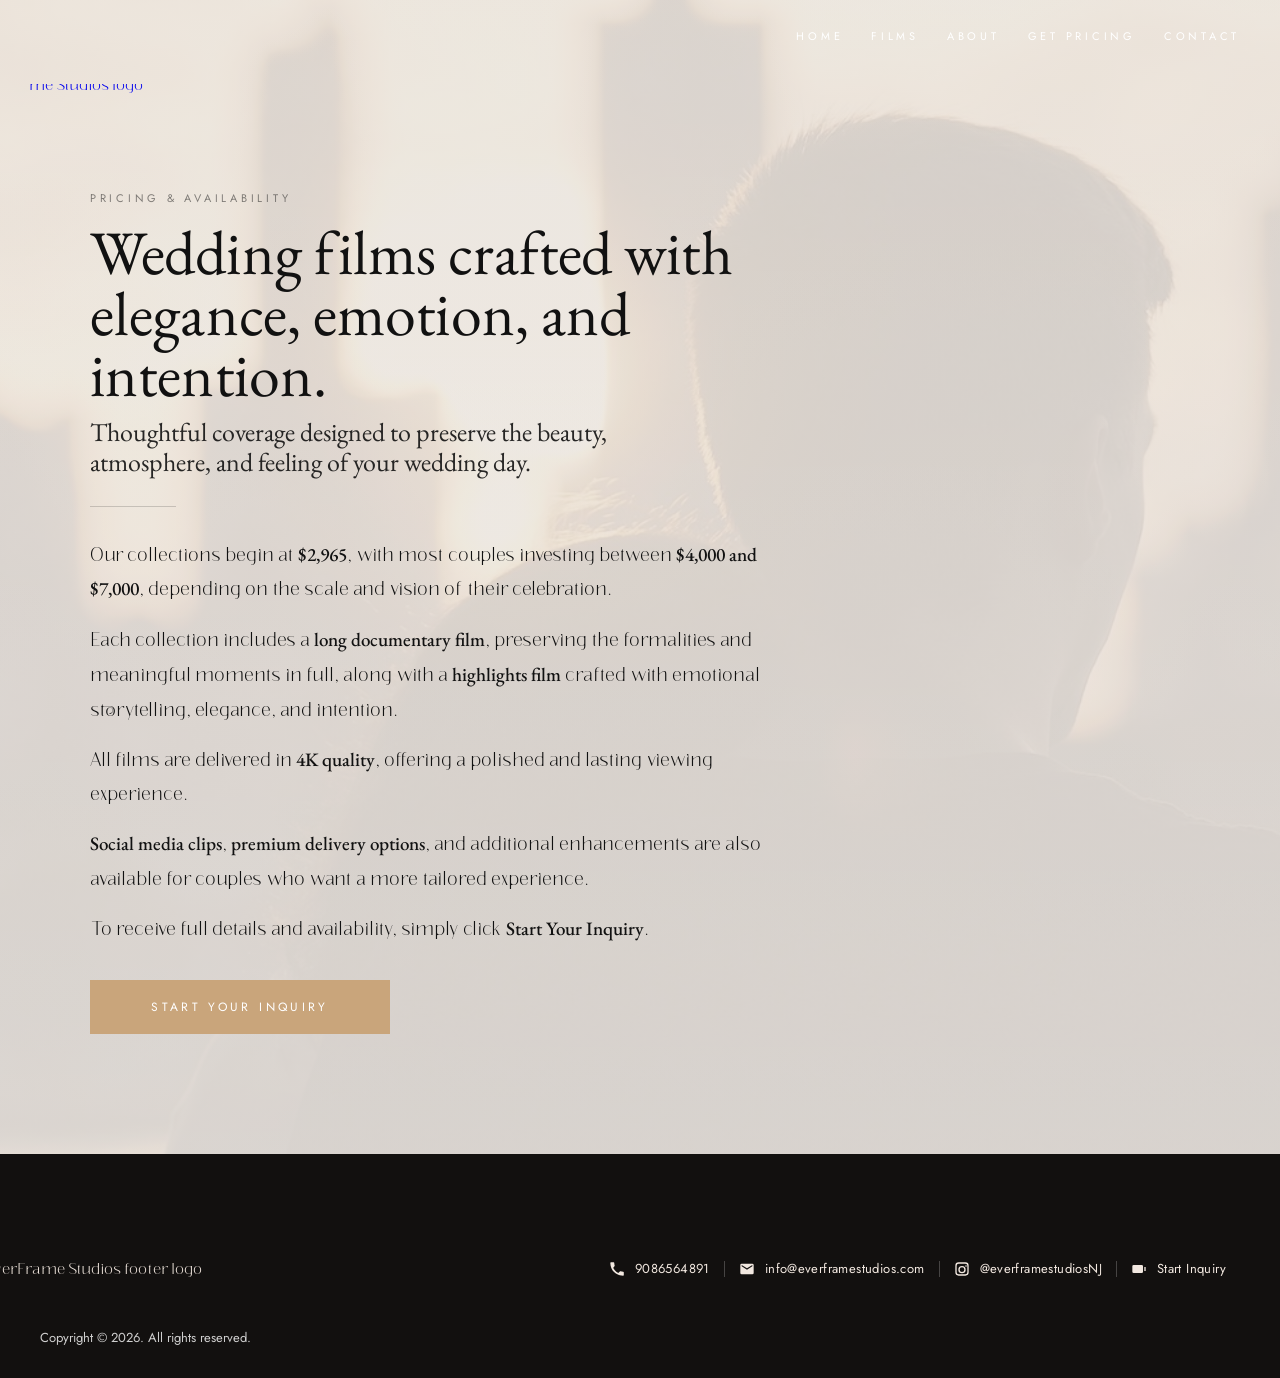
==== getpricing.html @ ef0bc7da "V inicial" ====
<!DOCTYPE html>
<html lang="en">

<head>
<meta charset="UTF-8">
<meta name="viewport" content="width=device-width, initial-scale=1.0">
<title>Wedding Videography Pricing | EverFrame Studios</title>
<meta name="description" content="Wedding videography pricing by EverFrame Studios. Elegant, emotional films crafted to preserve your wedding day with beauty and intention.">
<link rel="icon" type="image/png" href="FAvicon&#32;BOM&#32;TRANSP.png">
<link rel="apple-touch-icon" href="FAvicon&#32;BOM&#32;TRANSP.png">
<meta name="theme-color" content="#111111">

<link rel="preconnect" href="https://fonts.googleapis.com">
<link rel="preconnect" href="https://fonts.gstatic.com" crossorigin>
<link href="https://fonts.googleapis.com/css2?family=EB+Garamond:wght@400;500&family=Jost:wght@300;400;500&display=swap" rel="stylesheet">

<style>

/* ============================= */
/* RESET */
/* ============================= */

*{
box-sizing:border-box;
}

html, body{
margin:0;
padding:0;
overflow-x:hidden;
scroll-behavior:smooth;
}

body{
background:#e7d8cf;
font-family:'Eleganto', sans-serif;
color:#111;
}

/* ============================= */
/* FONT */
/* ============================= */

@font-face{
font-family:'Eleganto';
src:url('ElegantoSans-Thin.ttf') format('truetype');
font-weight:100;
font-style:normal;
font-display:swap;
}

/* ============================= */
/* GLOBAL */
/* ============================= */

:root{
--gold:#b8955f;
--ink:#111;
--footer:#12100f;
--brand-top-mobile:18px;
--brand-left-mobile:50%;
}

.gold{
color:var(--gold);
}

/* ============================= */
/* MENU / BRAND */
/* ============================= */

.menu{
position:absolute;
top:0;
left:0;
width:100%;
padding:28px 40px 0 40px;
z-index:30;
display:flex;
justify-content:flex-end;
align-items:flex-start;
pointer-events:none;
}

.brand-layer{
position:absolute;
top:22px;
left:28px;
width:260px;
height:140px;
z-index:35;
pointer-events:auto;
overflow:hidden;
}

.brand-link{
display:block;
position:relative;
width:100%;
height:100%;
line-height:0;
overflow:hidden;
}

.brand-logo{
position:absolute;
top:50%;
left:50%;
width:400px;
height:auto;
max-width:none;
transform:translate(-50%,-50%);
display:block;
}

.desktop-nav{
display:flex;
align-items:center;
gap:28px;
pointer-events:auto;
}

.desktop-nav a{
color:white;
text-decoration:none;
font-family:'Jost', sans-serif;
font-size:11px;
font-weight:400;
letter-spacing:.34em;
white-space:nowrap;
text-transform:uppercase;
}

.desktop-nav a:hover{
opacity:.82;
}

.menu-toggle{
display:none;
position:absolute;
top:20px;
right:18px;
width:48px;
height:48px;
border:none;
background:transparent;
padding:0;
margin:0;
z-index:40;
cursor:pointer;
pointer-events:auto;
}

.menu-toggle span{
display:block;
width:22px;
height:1.5px;
background:white;
margin:5px auto;
transition:transform .35s ease, opacity .35s ease;
transform-origin:center;
}

.menu-toggle.active span:nth-child(1){
transform:translateY(6.5px) rotate(45deg);
}

.menu-toggle.active span:nth-child(2){
opacity:0;
}

.menu-toggle.active span:nth-child(3){
transform:translateY(-6.5px) rotate(-45deg);
}

.mobile-panel{
display:none;
position:fixed;
top:0;
right:0;
width:min(82vw, 320px);
height:100svh;
background:rgba(10,10,10,0.96);
backdrop-filter:blur(10px);
-webkit-backdrop-filter:blur(10px);
padding:90px 28px 28px 28px;
z-index:38;
transform:translateX(100%);
transition:transform .35s ease;
}

.mobile-panel.open{
transform:translateX(0);
}

.mobile-panel nav{
display:flex;
flex-direction:column;
gap:22px;
}

.mobile-panel a{
color:white;
text-decoration:none;
font-family:'Jost', sans-serif;
font-size:13px;
font-weight:400;
letter-spacing:.34em;
text-transform:uppercase;
}

.mobile-panel a:hover{
opacity:.82;
}

.mobile-backdrop{
display:none;
position:fixed;
inset:0;
background:rgba(0,0,0,0.28);
z-index:37;
opacity:0;
pointer-events:none;
transition:opacity .35s ease;
}

.mobile-backdrop.open{
opacity:1;
pointer-events:auto;
}

/* ============================= */
/* PRICING PAGE */
/* ============================= */

.pricing-page{
position:relative;
min-height:100vh;
background:
linear-gradient(rgba(232,225,219,0.88), rgba(232,225,219,0.88)),
url('hero-pricing.jpg') center center / cover no-repeat;
}

.pricing-page::before{
content:"";
position:absolute;
inset:0;
background:
linear-gradient(to bottom, rgba(255,255,255,0.10), rgba(255,255,255,0.20));
pointer-events:none;
}

.pricing-wrap{
position:relative;
z-index:2;
max-width:1200px;
margin:0 auto;
padding:190px 50px 120px 50px;
display:flex;
justify-content:flex-start;
align-items:flex-start;
}

.pricing-panel{
max-width:690px;
text-align:left;
}

.pricing-kicker{
margin:0 0 16px 0;
font-family:'Jost', sans-serif;
font-size:11px;
font-weight:400;
letter-spacing:.34em;
text-transform:uppercase;
color:rgba(17,17,17,0.50);
}

.pricing-title{
margin:0;
font-family:'EB Garamond', serif;
font-size:62px;
font-weight:400;
line-height:.98;
letter-spacing:.1px;
color:#111;
max-width:650px;
}

.pricing-subtitle{
margin:14px 0 0 0;
font-family:'EB Garamond', serif;
font-size:26px;
font-weight:400;
line-height:1.14;
color:rgba(17,17,17,0.90);
max-width:560px;
}

.pricing-divider{
width:86px;
height:1px;
margin:28px 0 30px 0;
background:rgba(17,17,17,0.18);
}

.pricing-copy{
max-width:680px;
font-family:'Eleganto', sans-serif;
font-size:19px;
line-height:1.78;
color:#111;
}

.pricing-copy p{
margin:0 0 16px 0;
}

.pricing-copy strong{
font-family:'EB Garamond', serif;
font-weight:500;
}

.pricing-button-wrap{
margin-top:34px;
display:flex;
justify-content:flex-start;
}

.pricing-button{
display:inline-flex;
align-items:center;
justify-content:center;
min-width:300px;
padding:18px 26px;
background:#c9a57b;
color:white;
text-decoration:none;
font-family:'Jost', sans-serif;
font-size:12px;
font-weight:400;
letter-spacing:.28em;
text-transform:uppercase;
transition:opacity .25s ease, transform .25s ease, background .25s ease;
}

.pricing-button:hover{
opacity:.92;
transform:translateY(-1px);
background:#b9956a;
}

/* ============================= */
/* HONEYBOOK CONTACT MODAL */
/* ============================= */

.contact-modal{
display:none;
position:fixed;
inset:0;
z-index:99999;
background:rgba(8,8,8,0.62);
backdrop-filter:blur(10px);
-webkit-backdrop-filter:blur(10px);
align-items:center;
justify-content:center;
padding:34px;
}

.contact-modal.open{
display:flex;
}

.contact-modal__panel{
position:relative;
width:min(92vw, 980px);
height:min(88vh, 860px);
background:#f3e9e1;
border-radius:18px;
overflow:hidden;
box-shadow:0 34px 90px rgba(0,0,0,0.22);
border:1px solid rgba(255,255,255,0.18);
display:flex;
flex-direction:column;
}

.contact-modal__close{
appearance:none;
border:none;
background:transparent;
color:#111;
font-size:24px;
line-height:1;
cursor:pointer;
padding:0;
margin:0;
}

.contact-modal__close--minimal{
position:absolute;
top:14px;
right:16px;
z-index:20;
width:32px;
height:32px;
display:flex;
align-items:center;
justify-content:center;
background:rgba(255,255,255,0.72);
border:1px solid rgba(17,17,17,0.06);
border-radius:50%;
box-shadow:0 6px 16px rgba(0,0,0,0.08);
backdrop-filter:blur(6px);
-webkit-backdrop-filter:blur(6px);
transition:background .25s ease, transform .25s ease, opacity .25s ease, box-shadow .25s ease;
}

.contact-modal__close--minimal:hover{
background:rgba(255,255,255,0.94);
transform:scale(1.04);
opacity:1;
box-shadow:0 10px 22px rgba(0,0,0,0.10);
}

.contact-modal__body{
position:relative;
flex:1;
overflow:auto;
padding:0;
background:#efe4dc;
}

.contact-modal__embed{
width:100%;
min-height:100%;
}

/* ============================= */
/* FOOTER */
/* ============================= */

.site-footer{
background:#12100f;
color:#f2e8e0;
padding:30px 40px 24px 40px;
}

.footer-inner{
max-width:1600px;
margin:0 auto;
display:flex;
align-items:center;
justify-content:space-between;
gap:40px;
min-height:170px;
}

.footer-left{
position:relative;
width:260px;
min-width:260px;
height:170px;
flex-shrink:0;
overflow:visible;
}

.footer-logo{
position:absolute;
top:50%;
left:50%;
width:400px;
height:auto;
max-width:none;
transform:translate(-50%,-58%);
display:block;
}

.footer-copy{
position:absolute;
left:0;
bottom:6px;
font-size:13px;
line-height:1.5;
color:rgba(255,255,255,0.8);
white-space:nowrap;
font-family:'Jost', sans-serif;
}

.footer-right{
display:flex;
flex-wrap:wrap;
align-items:center;
justify-content:flex-end;
gap:0;
row-gap:12px;
min-width:0;
}

.footer-item{
display:inline-flex;
align-items:center;
gap:10px;
padding:0 14px;
color:#f2e8e0;
text-decoration:none;
font-family:'Jost', sans-serif;
font-size:13px;
letter-spacing:.03em;
line-height:1;
white-space:nowrap;
border-left:1px solid rgba(255,255,255,0.22);
}

.footer-item:first-child{
border-left:none;
padding-left:0;
}

.footer-item:hover{
opacity:.78;
}

.footer-icon{
width:16px;
height:16px;
display:inline-flex;
align-items:center;
justify-content:center;
flex-shrink:0;
}

.footer-icon svg{
width:16px;
height:16px;
fill:currentColor;
display:block;
}

/* ============================= */
/* MOBILE */
/* ============================= */

@media(max-width:1000px){

.menu{
padding:0;
height:0;
justify-content:flex-end;
}

.brand-layer{
top:var(--brand-top-mobile);
left:var(--brand-left-mobile);
width:132px;
height:72px;
transform:translateX(-50%);
}

.brand-logo{
width:240px;
transform:translate(-50%,-50%);
}

.desktop-nav{
display:none;
}

.menu-toggle{
display:block;
}

.mobile-panel{
display:block;
}

.mobile-backdrop{
display:block;
}

.pricing-wrap{
padding:140px 18px 70px 18px;
display:block;
}

.pricing-panel{
max-width:100%;
text-align:center;
}

.pricing-kicker{
font-size:10px;
letter-spacing:.24em;
}

.pricing-title{
font-size:40px;
line-height:1;
max-width:320px;
margin:0 auto;
}

.pricing-subtitle{
font-size:20px;
line-height:1.14;
margin:10px auto 0 auto;
max-width:300px;
}

.pricing-divider{
margin:22px auto 22px auto;
width:62px;
}

.pricing-copy{
margin:0 auto;
font-size:16px;
line-height:1.65;
max-width:330px;
}

.pricing-button-wrap{
margin-top:26px;
justify-content:center;
}

.pricing-button{
min-width:100%;
padding:17px 18px;
font-size:11px;
letter-spacing:.22em;
}

.contact-modal{
padding:0;
}

.contact-modal__panel{
width:100vw;
height:100svh;
max-width:none;
max-height:none;
border-radius:0;
}

.contact-modal__body{
padding:0;
}

.contact-modal__close--minimal{
top:12px;
right:12px;
width:32px;
height:32px;
font-size:22px;
}

.site-footer{
padding:24px 18px 30px 18px;
}

.footer-inner{
flex-direction:column;
align-items:stretch;
gap:18px;
min-height:auto;
}

.footer-left{
position:relative;
width:100%;
min-width:0;
height:74px;
overflow:visible;
display:flex;
align-items:center;
justify-content:space-between;
}

.footer-logo{
position:relative;
top:auto;
left:auto;
width:170px;
height:auto;
max-width:170px;
transform:none;
display:block;
}

.footer-copy{
position:relative;
left:auto;
bottom:auto;
font-size:12px;
line-height:1.35;
white-space:normal;
text-align:right;
max-width:150px;
}

.footer-right{
justify-content:center;
}

.footer-item{
padding:0 10px;
font-size:12px;
}

.footer-item:nth-child(odd){
border-left:none;
padding-left:0;
}

}

</style>
</head>

<body>

<header class="menu">

<div class="brand-layer">
<a href="index.html" class="brand-link" aria-label="EverFrame Studios home">
<img
class="brand-logo"
src="Logo&#32;EF&#32;Dourado&#32;branco.png@v=3"
alt="EverFrame Studios logo">
</a>
</div>

<nav class="desktop-nav" aria-label="Primary navigation">
<a href="index.html">Home</a>
<a href="index.html#films">Films</a>
<a href="index.html#about-us">About</a>
<a href="getpricing.html">Get Pricing</a>
<a href="getpricing.html#" onclick="openContactModal(); return false;">Contact</a>
</nav>

<button class="menu-toggle" type="button" aria-label="Open menu" aria-expanded="false" aria-controls="mobileMenu">
<span></span>
<span></span>
<span></span>
</button>

</header>

<div class="mobile-backdrop" id="mobileBackdrop"></div>

<aside class="mobile-panel" id="mobileMenu" aria-hidden="true">
<nav aria-label="Mobile navigation">
<a href="index.html">Home</a>
<a href="index.html#films">Films</a>
<a href="index.html#about-us">About</a>
<a href="getpricing.html">Get Pricing</a>
<a href="getpricing.html#" onclick="openContactModal(); return false;">Contact</a>
</nav>
</aside>

<main class="pricing-page">
<section class="pricing-wrap">
<div class="pricing-panel">
<p class="pricing-kicker">Pricing & Availability</p>
<h1 class="pricing-title">Wedding films crafted with elegance, emotion, and intention.</h1>
<p class="pricing-subtitle">Thoughtful coverage designed to preserve the beauty, atmosphere, and feeling of your wedding day.</p>

<div class="pricing-divider"></div>

<div class="pricing-copy">
<p>Our collections begin at <strong>$2,965</strong>, with most couples investing between <strong>$4,000 and $7,000</strong>, depending on the scale and vision of their celebration.</p>

<p>Each collection includes a <strong>long documentary film</strong>, preserving the formalities and meaningful moments in full, along with a <strong>highlights film</strong> crafted with emotional storytelling, elegance, and intention.</p>

<p>All films are delivered in <strong>4K quality</strong>, offering a polished and lasting viewing experience.</p>

<p><strong>Social media clips</strong>, <strong>premium delivery options</strong>, and additional enhancements are also available for couples who want a more tailored experience.</p>

<p>To receive full details and availability, simply click <strong>Start Your Inquiry</strong>.</p>
</div>

<div class="pricing-button-wrap">
<a href="getpricing.html#" class="pricing-button" onclick="openContactModal(); return false;">Start Your Inquiry</a>
</div>
</div>
</section>
</main>

<footer class="site-footer">

<div class="footer-inner">

<div class="footer-left">
<img
class="footer-logo"
src="Logo&#32;EF&#32;Dourado&#32;branco.png@v=3"
alt="EverFrame Studios footer logo"
loading="lazy"
decoding="async">
<div class="footer-copy">Copyright © 2026. All rights reserved.</div>
</div>

<div class="footer-right">

<a class="footer-item" href="tel:9086564891">
<span class="footer-icon">
<svg viewBox="0 0 24 24" aria-hidden="true">
<path d="M6.6 10.8c1.6 3.1 4.2 5.6 7.3 7.3l2.4-2.4c.3-.3.7-.4 1.1-.3 1.2.4 2.5.6 3.8.6.6 0 1 .4 1 1V21c0 .6-.4 1-1 1C10.3 22 2 13.7 2 3c0-.6.4-1 1-1h3.9c.6 0 1 .4 1 1 0 1.3.2 2.6.6 3.8.1.4 0 .8-.3 1.1l-1.6 1.9z"/>
</svg>
</span>
9086564891
</a>

<a class="footer-item" href="mailto:info@everframestudios.com">
<span class="footer-icon">
<svg viewBox="0 0 24 24" aria-hidden="true">
<path d="M20 4H4a2 2 0 0 0-2 2v12a2 2 0 0 0 2 2h16a2 2 0 0 0 2-2V6a2 2 0 0 0-2-2zm0 4-8 5L4 8V6l8 5 8-5v2z"/>
</svg>
</span>
info@everframestudios.com
</a>

<a class="footer-item" href="https://www.instagram.com/everframestudiosNJ" target="_blank" rel="noopener noreferrer">
<span class="footer-icon">
<svg viewBox="0 0 24 24" aria-hidden="true">
<path d="M7 2h10a5 5 0 0 1 5 5v10a5 5 0 0 1-5 5H7a5 5 0 0 1-5-5V7a5 5 0 0 1 5-5zm0 2A3 3 0 0 0 4 7v10a3 3 0 0 0 3 3h10a3 3 0 0 0 3-3V7a3 3 0 0 0-3-3H7zm5 3.5A5.5 5.5 0 1 1 6.5 13 5.5 5.5 0 0 1 12 7.5zm0 2A3.5 3.5 0 1 0 15.5 13 3.5 3.5 0 0 0 12 9.5zM18 6.3a1.2 1.2 0 1 1-1.2 1.2A1.2 1.2 0 0 1 18 6.3z"/>
</svg>
</span>
@everframestudiosNJ
</a>

<a class="footer-item" href="getpricing.html#" onclick="openContactModal(); return false;">
<span class="footer-icon">
<svg viewBox="0 0 24 24" aria-hidden="true">
<path d="M4 6h12a2 2 0 0 1 2 2v8a2 2 0 0 1-2 2H4a2 2 0 0 1-2-2V8a2 2 0 0 1 2-2zm16 3h2v6h-2z"/>
</svg>
</span>
Start Inquiry
</a>

</div>

</div>

</footer>

<div class="contact-modal" id="contactModal" aria-hidden="true" role="dialog" aria-modal="true" aria-label="Contact form">
  <div class="contact-modal__panel">
    <button class="contact-modal__close contact-modal__close--minimal" type="button" onclick="closeContactModal()" aria-label="Close contact form">✕</button>
    <div class="contact-modal__body">
      <div class="contact-modal__embed">
        <div class="hb-p-631fe8618fd5c2000857943f-2"></div>
        <img height="1" width="1" style="display:none" src="https://www.honeybook.com/p.png?pid=631fe8618fd5c2000857943f" alt="">
      </div>
    </div>
  </div>
</div>

<script>
(function(h,b,s,n,i,p,e,t){
  h._HB_ = h._HB_ || {};
  h._HB_.pid = i;
  t = b.createElement(s);
  t.type = "text/javascript";
  t.async = true;
  t.src = n;
  e = b.getElementsByTagName(s)[0];
  e.parentNode.insertBefore(t,e);
})(window,document,"script","https://widget.honeybook.com/assets_users_production/websiteplacements/placement-controller.min.js","631fe8618fd5c2000857943f");
</script>

<script>
(function(){

const menuToggle = document.querySelector('.menu-toggle');
const mobileMenu = document.getElementById('mobileMenu');
const mobileBackdrop = document.getElementById('mobileBackdrop');
const contactModal = document.getElementById('contactModal');

function openMobileMenu(){
if(!menuToggle || !mobileMenu || !mobileBackdrop) return;
menuToggle.classList.add('active');
menuToggle.setAttribute('aria-expanded', 'true');
mobileMenu.classList.add('open');
mobileMenu.setAttribute('aria-hidden', 'false');
mobileBackdrop.classList.add('open');
document.body.style.overflow = 'hidden';
}

function closeMobileMenu(){
if(!menuToggle || !mobileMenu || !mobileBackdrop) return;
menuToggle.classList.remove('active');
menuToggle.setAttribute('aria-expanded', 'false');
mobileMenu.classList.remove('open');
mobileMenu.setAttribute('aria-hidden', 'true');
mobileBackdrop.classList.remove('open');
document.body.style.overflow = contactModal && contactModal.classList.contains('open') ? 'hidden' : '';
}

window.openContactModal = function(){
if(!contactModal) return;
contactModal.classList.add('open');
contactModal.setAttribute('aria-hidden', 'false');
document.body.style.overflow = 'hidden';
};

window.closeContactModal = function(){
if(!contactModal) return;
contactModal.classList.remove('open');
contactModal.setAttribute('aria-hidden', 'true');
document.body.style.overflow = '';
};

if(menuToggle){
menuToggle.addEventListener('click', function(){
if(mobileMenu.classList.contains('open')){
closeMobileMenu();
}else{
openMobileMenu();
}
});
}

if(mobileBackdrop){
mobileBackdrop.addEventListener('click', function(){
closeMobileMenu();
});
}

document.querySelectorAll('.mobile-panel a').forEach(function(link){
link.addEventListener('click', function(){
closeMobileMenu();
});
});

if(contactModal){
contactModal.addEventListener('click', function(e){
if(e.target === contactModal){
closeContactModal();
}
});
}

document.addEventListener('keydown', function(e){
if(e.key === 'Escape'){
if(mobileMenu && mobileMenu.classList.contains('open')){
closeMobileMenu();
}
if(contactModal && contactModal.classList.contains('open')){
closeContactModal();
}
}
});

})();
</script>

</body>
</html>
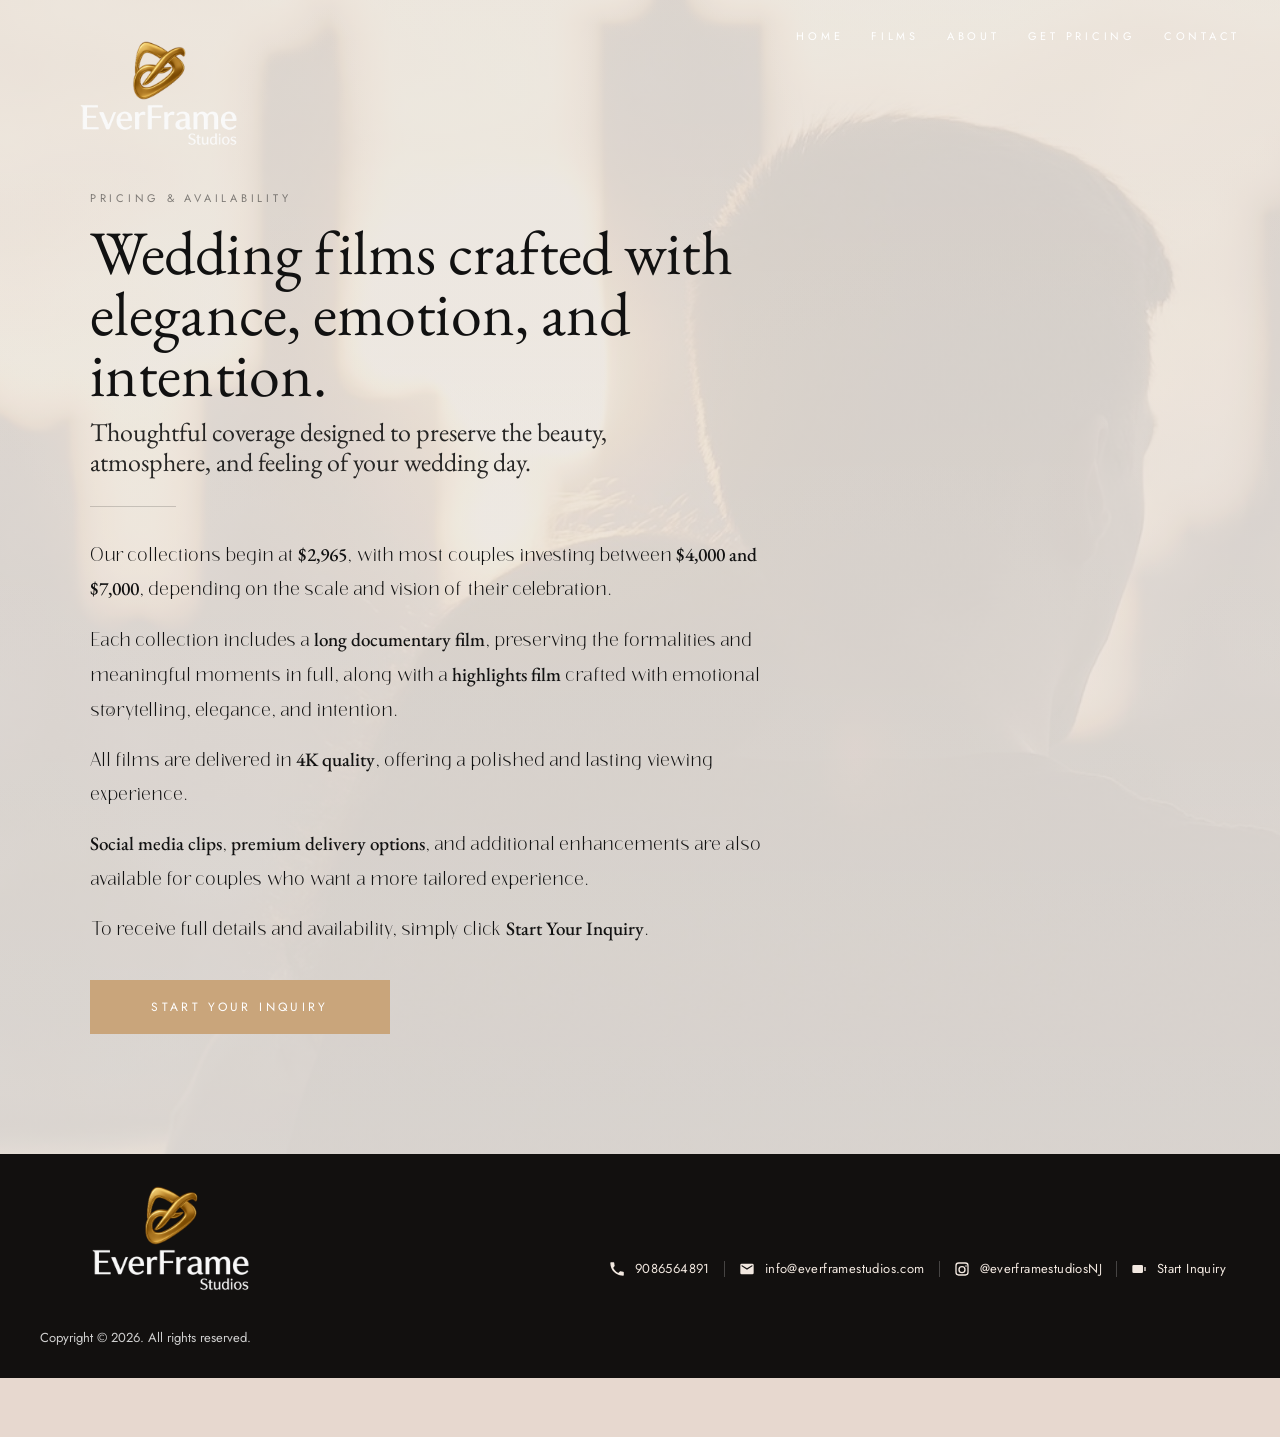
==== commit b442a658: "Ajustes" ====
--- a/getpricing.html
+++ b/getpricing.html
@@ -725,7 +725,7 @@
 <a href="index.html" class="brand-link" aria-label="EverFrame Studios home">
 <img
 class="brand-logo"
-src="Logo&#32;EF&#32;Dourado&#32;branco.png@v=3"
+src="Logo&#32;EF&#32;Dourado&#32;branco.png"
 alt="EverFrame Studios logo">
 </a>
 </div>
@@ -793,7 +793,7 @@
 <div class="footer-left">
 <img
 class="footer-logo"
-src="Logo&#32;EF&#32;Dourado&#32;branco.png@v=3"
+src="Logo&#32;EF&#32;Dourado&#32;branco.png"
 alt="EverFrame Studios footer logo"
 loading="lazy"
 decoding="async">
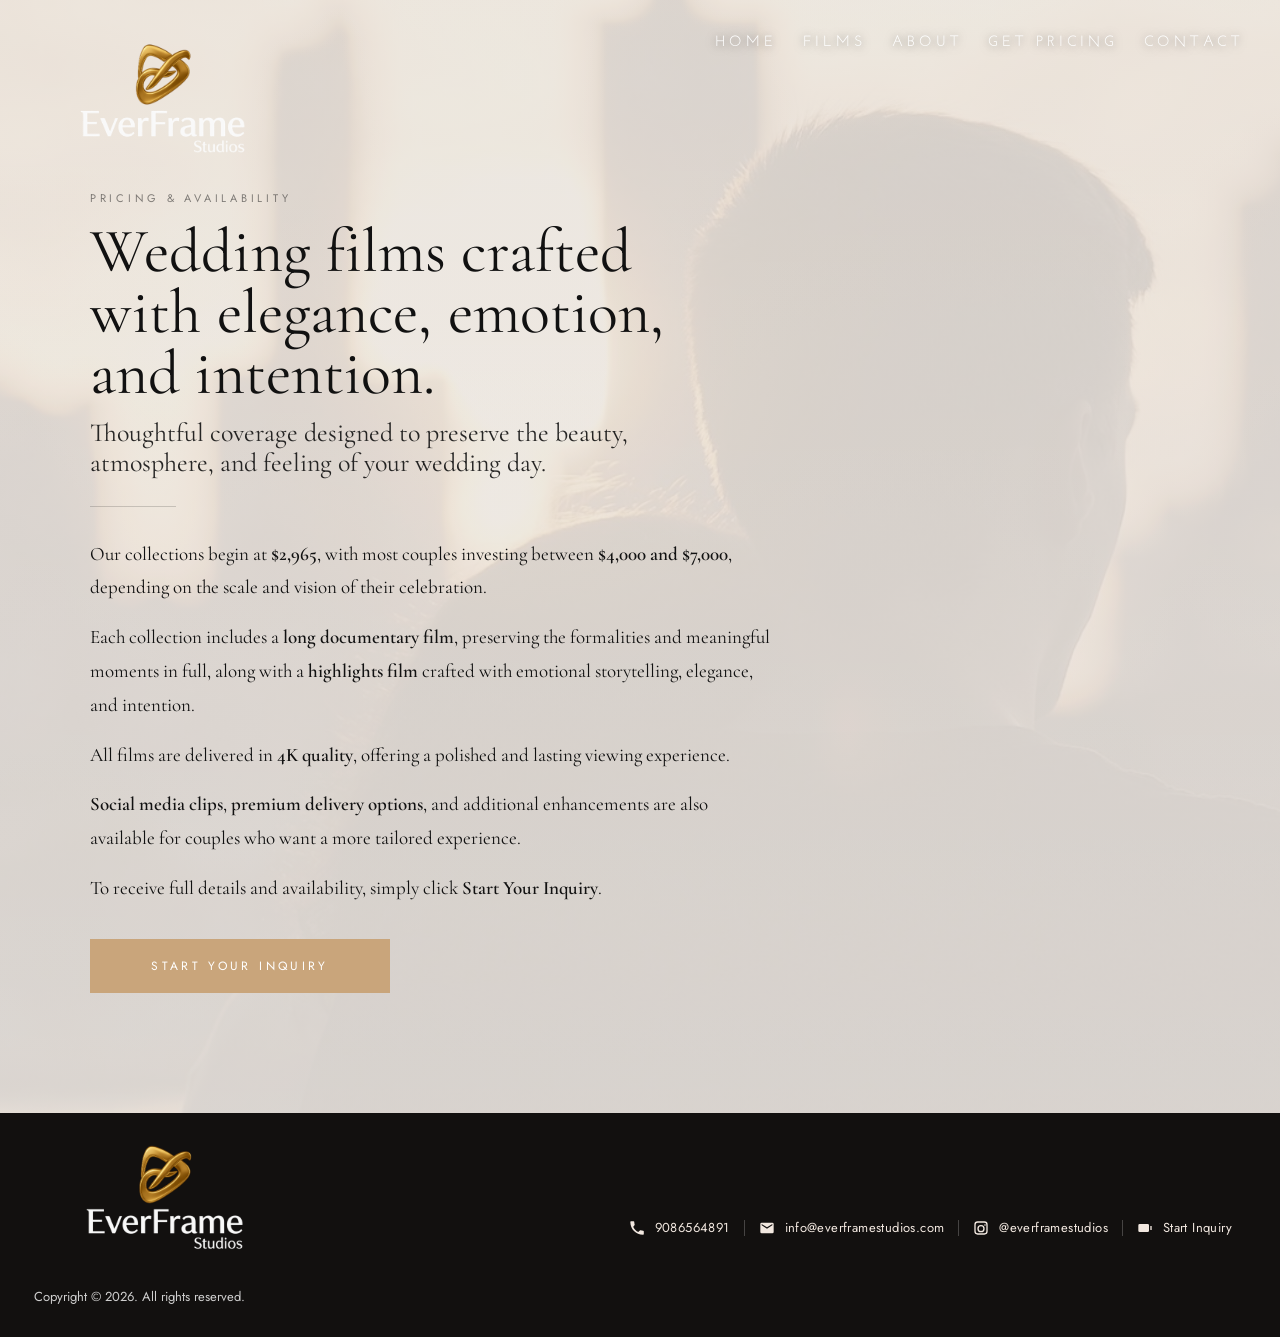
==== commit 58e02100: "refactor: align getpricing.html with index.html design system - Replace ~700 lines of inline CSS wit" ====
--- a/getpricing.html
+++ b/getpricing.html
@@ -12,222 +12,11 @@
 
 <link rel="preconnect" href="https://fonts.googleapis.com">
 <link rel="preconnect" href="https://fonts.gstatic.com" crossorigin>
-<link href="https://fonts.googleapis.com/css2?family=EB+Garamond:wght@400;500&family=Jost:wght@300;400;500&display=swap" rel="stylesheet">
+<link href="https://fonts.googleapis.com/css2?family=Cormorant+Garamond:wght@400;500;600&family=Jost:wght@300;400;500&display=swap" rel="stylesheet">
+
+<link rel="stylesheet" href="style.css">
 
 <style>
-
-/* ============================= */
-/* RESET */
-/* ============================= */
-
-*{
-box-sizing:border-box;
-}
-
-html, body{
-margin:0;
-padding:0;
-overflow-x:hidden;
-scroll-behavior:smooth;
-}
-
-body{
-background:#e7d8cf;
-font-family:'Eleganto', sans-serif;
-color:#111;
-}
-
-/* ============================= */
-/* FONT */
-/* ============================= */
-
-@font-face{
-font-family:'Eleganto';
-src:url('ElegantoSans-Thin.ttf') format('truetype');
-font-weight:100;
-font-style:normal;
-font-display:swap;
-}
-
-/* ============================= */
-/* GLOBAL */
-/* ============================= */
-
-:root{
---gold:#b8955f;
---ink:#111;
---footer:#12100f;
---brand-top-mobile:18px;
---brand-left-mobile:50%;
-}
-
-.gold{
-color:var(--gold);
-}
-
-/* ============================= */
-/* MENU / BRAND */
-/* ============================= */
-
-.menu{
-position:absolute;
-top:0;
-left:0;
-width:100%;
-padding:28px 40px 0 40px;
-z-index:30;
-display:flex;
-justify-content:flex-end;
-align-items:flex-start;
-pointer-events:none;
-}
-
-.brand-layer{
-position:absolute;
-top:22px;
-left:28px;
-width:260px;
-height:140px;
-z-index:35;
-pointer-events:auto;
-overflow:hidden;
-}
-
-.brand-link{
-display:block;
-position:relative;
-width:100%;
-height:100%;
-line-height:0;
-overflow:hidden;
-}
-
-.brand-logo{
-position:absolute;
-top:50%;
-left:50%;
-width:400px;
-height:auto;
-max-width:none;
-transform:translate(-50%,-50%);
-display:block;
-}
-
-.desktop-nav{
-display:flex;
-align-items:center;
-gap:28px;
-pointer-events:auto;
-}
-
-.desktop-nav a{
-color:white;
-text-decoration:none;
-font-family:'Jost', sans-serif;
-font-size:11px;
-font-weight:400;
-letter-spacing:.34em;
-white-space:nowrap;
-text-transform:uppercase;
-}
-
-.desktop-nav a:hover{
-opacity:.82;
-}
-
-.menu-toggle{
-display:none;
-position:absolute;
-top:20px;
-right:18px;
-width:48px;
-height:48px;
-border:none;
-background:transparent;
-padding:0;
-margin:0;
-z-index:40;
-cursor:pointer;
-pointer-events:auto;
-}
-
-.menu-toggle span{
-display:block;
-width:22px;
-height:1.5px;
-background:white;
-margin:5px auto;
-transition:transform .35s ease, opacity .35s ease;
-transform-origin:center;
-}
-
-.menu-toggle.active span:nth-child(1){
-transform:translateY(6.5px) rotate(45deg);
-}
-
-.menu-toggle.active span:nth-child(2){
-opacity:0;
-}
-
-.menu-toggle.active span:nth-child(3){
-transform:translateY(-6.5px) rotate(-45deg);
-}
-
-.mobile-panel{
-display:none;
-position:fixed;
-top:0;
-right:0;
-width:min(82vw, 320px);
-height:100svh;
-background:rgba(10,10,10,0.96);
-backdrop-filter:blur(10px);
--webkit-backdrop-filter:blur(10px);
-padding:90px 28px 28px 28px;
-z-index:38;
-transform:translateX(100%);
-transition:transform .35s ease;
-}
-
-.mobile-panel.open{
-transform:translateX(0);
-}
-
-.mobile-panel nav{
-display:flex;
-flex-direction:column;
-gap:22px;
-}
-
-.mobile-panel a{
-color:white;
-text-decoration:none;
-font-family:'Jost', sans-serif;
-font-size:13px;
-font-weight:400;
-letter-spacing:.34em;
-text-transform:uppercase;
-}
-
-.mobile-panel a:hover{
-opacity:.82;
-}
-
-.mobile-backdrop{
-display:none;
-position:fixed;
-inset:0;
-background:rgba(0,0,0,0.28);
-z-index:37;
-opacity:0;
-pointer-events:none;
-transition:opacity .35s ease;
-}
-
-.mobile-backdrop.open{
-opacity:1;
-pointer-events:auto;
-}
 
 /* ============================= */
 /* PRICING PAGE */
@@ -278,7 +67,7 @@
 
 .pricing-title{
 margin:0;
-font-family:'EB Garamond', serif;
+font-family:'Cormorant Garamond', serif;
 font-size:62px;
 font-weight:400;
 line-height:.98;
@@ -289,7 +78,7 @@
 
 .pricing-subtitle{
 margin:14px 0 0 0;
-font-family:'EB Garamond', serif;
+font-family:'Cormorant Garamond', serif;
 font-size:26px;
 font-weight:400;
 line-height:1.14;
@@ -306,7 +95,7 @@
 
 .pricing-copy{
 max-width:680px;
-font-family:'Eleganto', sans-serif;
+font-family:'Cormorant Garamond', serif;
 font-size:19px;
 line-height:1.78;
 color:#111;
@@ -317,8 +106,8 @@
 }
 
 .pricing-copy strong{
-font-family:'EB Garamond', serif;
-font-weight:500;
+font-family:'Cormorant Garamond', serif;
+font-weight:600;
 }
 
 .pricing-button-wrap{
@@ -350,232 +139,7 @@
 background:#b9956a;
 }
 
-/* ============================= */
-/* HONEYBOOK CONTACT MODAL */
-/* ============================= */
-
-.contact-modal{
-display:none;
-position:fixed;
-inset:0;
-z-index:99999;
-background:rgba(8,8,8,0.62);
-backdrop-filter:blur(10px);
--webkit-backdrop-filter:blur(10px);
-align-items:center;
-justify-content:center;
-padding:34px;
-}
-
-.contact-modal.open{
-display:flex;
-}
-
-.contact-modal__panel{
-position:relative;
-width:min(92vw, 980px);
-height:min(88vh, 860px);
-background:#f3e9e1;
-border-radius:18px;
-overflow:hidden;
-box-shadow:0 34px 90px rgba(0,0,0,0.22);
-border:1px solid rgba(255,255,255,0.18);
-display:flex;
-flex-direction:column;
-}
-
-.contact-modal__close{
-appearance:none;
-border:none;
-background:transparent;
-color:#111;
-font-size:24px;
-line-height:1;
-cursor:pointer;
-padding:0;
-margin:0;
-}
-
-.contact-modal__close--minimal{
-position:absolute;
-top:14px;
-right:16px;
-z-index:20;
-width:32px;
-height:32px;
-display:flex;
-align-items:center;
-justify-content:center;
-background:rgba(255,255,255,0.72);
-border:1px solid rgba(17,17,17,0.06);
-border-radius:50%;
-box-shadow:0 6px 16px rgba(0,0,0,0.08);
-backdrop-filter:blur(6px);
--webkit-backdrop-filter:blur(6px);
-transition:background .25s ease, transform .25s ease, opacity .25s ease, box-shadow .25s ease;
-}
-
-.contact-modal__close--minimal:hover{
-background:rgba(255,255,255,0.94);
-transform:scale(1.04);
-opacity:1;
-box-shadow:0 10px 22px rgba(0,0,0,0.10);
-}
-
-.contact-modal__body{
-position:relative;
-flex:1;
-overflow:auto;
-padding:0;
-background:#efe4dc;
-}
-
-.contact-modal__embed{
-width:100%;
-min-height:100%;
-}
-
-/* ============================= */
-/* FOOTER */
-/* ============================= */
-
-.site-footer{
-background:#12100f;
-color:#f2e8e0;
-padding:30px 40px 24px 40px;
-}
-
-.footer-inner{
-max-width:1600px;
-margin:0 auto;
-display:flex;
-align-items:center;
-justify-content:space-between;
-gap:40px;
-min-height:170px;
-}
-
-.footer-left{
-position:relative;
-width:260px;
-min-width:260px;
-height:170px;
-flex-shrink:0;
-overflow:visible;
-}
-
-.footer-logo{
-position:absolute;
-top:50%;
-left:50%;
-width:400px;
-height:auto;
-max-width:none;
-transform:translate(-50%,-58%);
-display:block;
-}
-
-.footer-copy{
-position:absolute;
-left:0;
-bottom:6px;
-font-size:13px;
-line-height:1.5;
-color:rgba(255,255,255,0.8);
-white-space:nowrap;
-font-family:'Jost', sans-serif;
-}
-
-.footer-right{
-display:flex;
-flex-wrap:wrap;
-align-items:center;
-justify-content:flex-end;
-gap:0;
-row-gap:12px;
-min-width:0;
-}
-
-.footer-item{
-display:inline-flex;
-align-items:center;
-gap:10px;
-padding:0 14px;
-color:#f2e8e0;
-text-decoration:none;
-font-family:'Jost', sans-serif;
-font-size:13px;
-letter-spacing:.03em;
-line-height:1;
-white-space:nowrap;
-border-left:1px solid rgba(255,255,255,0.22);
-}
-
-.footer-item:first-child{
-border-left:none;
-padding-left:0;
-}
-
-.footer-item:hover{
-opacity:.78;
-}
-
-.footer-icon{
-width:16px;
-height:16px;
-display:inline-flex;
-align-items:center;
-justify-content:center;
-flex-shrink:0;
-}
-
-.footer-icon svg{
-width:16px;
-height:16px;
-fill:currentColor;
-display:block;
-}
-
-/* ============================= */
-/* MOBILE */
-/* ============================= */
-
 @media(max-width:1000px){
-
-.menu{
-padding:0;
-height:0;
-justify-content:flex-end;
-}
-
-.brand-layer{
-top:var(--brand-top-mobile);
-left:var(--brand-left-mobile);
-width:132px;
-height:72px;
-transform:translateX(-50%);
-}
-
-.brand-logo{
-width:240px;
-transform:translate(-50%,-50%);
-}
-
-.desktop-nav{
-display:none;
-}
-
-.menu-toggle{
-display:block;
-}
-
-.mobile-panel{
-display:block;
-}
-
-.mobile-backdrop{
-display:block;
-}
 
 .pricing-wrap{
 padding:140px 18px 70px 18px;
@@ -630,88 +194,6 @@
 letter-spacing:.22em;
 }
 
-.contact-modal{
-padding:0;
-}
-
-.contact-modal__panel{
-width:100vw;
-height:100svh;
-max-width:none;
-max-height:none;
-border-radius:0;
-}
-
-.contact-modal__body{
-padding:0;
-}
-
-.contact-modal__close--minimal{
-top:12px;
-right:12px;
-width:32px;
-height:32px;
-font-size:22px;
-}
-
-.site-footer{
-padding:24px 18px 30px 18px;
-}
-
-.footer-inner{
-flex-direction:column;
-align-items:stretch;
-gap:18px;
-min-height:auto;
-}
-
-.footer-left{
-position:relative;
-width:100%;
-min-width:0;
-height:74px;
-overflow:visible;
-display:flex;
-align-items:center;
-justify-content:space-between;
-}
-
-.footer-logo{
-position:relative;
-top:auto;
-left:auto;
-width:170px;
-height:auto;
-max-width:170px;
-transform:none;
-display:block;
-}
-
-.footer-copy{
-position:relative;
-left:auto;
-bottom:auto;
-font-size:12px;
-line-height:1.35;
-white-space:normal;
-text-align:right;
-max-width:150px;
-}
-
-.footer-right{
-justify-content:center;
-}
-
-.footer-item{
-padding:0 10px;
-font-size:12px;
-}
-
-.footer-item:nth-child(odd){
-border-left:none;
-padding-left:0;
-}
-
 }
 
 </style>
@@ -723,10 +205,7 @@
 
 <div class="brand-layer">
 <a href="index.html" class="brand-link" aria-label="EverFrame Studios home">
-<img
-class="brand-logo"
-src="Logo&#32;EF&#32;Dourado&#32;branco.png"
-alt="EverFrame Studios logo">
+<img class="brand-logo" src="Logo EF Dourado branco.png" alt="EverFrame Studios logo">
 </a>
 </div>
 
@@ -793,7 +272,7 @@
 <div class="footer-left">
 <img
 class="footer-logo"
-src="Logo&#32;EF&#32;Dourado&#32;branco.png"
+src="Logo EF Dourado branco.png"
 alt="EverFrame Studios footer logo"
 loading="lazy"
 decoding="async">
@@ -820,13 +299,13 @@
 info@everframestudios.com
 </a>
 
-<a class="footer-item" href="https://www.instagram.com/everframestudiosNJ" target="_blank" rel="noopener noreferrer">
+<a class="footer-item" href="https://www.instagram.com/everframestudios" target="_blank" rel="noopener noreferrer">
 <span class="footer-icon">
 <svg viewBox="0 0 24 24" aria-hidden="true">
 <path d="M7 2h10a5 5 0 0 1 5 5v10a5 5 0 0 1-5 5H7a5 5 0 0 1-5-5V7a5 5 0 0 1 5-5zm0 2A3 3 0 0 0 4 7v10a3 3 0 0 0 3 3h10a3 3 0 0 0 3-3V7a3 3 0 0 0-3-3H7zm5 3.5A5.5 5.5 0 1 1 6.5 13 5.5 5.5 0 0 1 12 7.5zm0 2A3.5 3.5 0 1 0 15.5 13 3.5 3.5 0 0 0 12 9.5zM18 6.3a1.2 1.2 0 1 1-1.2 1.2A1.2 1.2 0 0 1 18 6.3z"/>
 </svg>
 </span>
-@everframestudiosNJ
+@everframestudios
 </a>
 
 <a class="footer-item" href="getpricing.html#" onclick="openContactModal(); return false;">
@@ -869,91 +348,7 @@
 })(window,document,"script","https://widget.honeybook.com/assets_users_production/websiteplacements/placement-controller.min.js","631fe8618fd5c2000857943f");
 </script>
 
-<script>
-(function(){
-
-const menuToggle = document.querySelector('.menu-toggle');
-const mobileMenu = document.getElementById('mobileMenu');
-const mobileBackdrop = document.getElementById('mobileBackdrop');
-const contactModal = document.getElementById('contactModal');
-
-function openMobileMenu(){
-if(!menuToggle || !mobileMenu || !mobileBackdrop) return;
-menuToggle.classList.add('active');
-menuToggle.setAttribute('aria-expanded', 'true');
-mobileMenu.classList.add('open');
-mobileMenu.setAttribute('aria-hidden', 'false');
-mobileBackdrop.classList.add('open');
-document.body.style.overflow = 'hidden';
-}
-
-function closeMobileMenu(){
-if(!menuToggle || !mobileMenu || !mobileBackdrop) return;
-menuToggle.classList.remove('active');
-menuToggle.setAttribute('aria-expanded', 'false');
-mobileMenu.classList.remove('open');
-mobileMenu.setAttribute('aria-hidden', 'true');
-mobileBackdrop.classList.remove('open');
-document.body.style.overflow = contactModal && contactModal.classList.contains('open') ? 'hidden' : '';
-}
-
-window.openContactModal = function(){
-if(!contactModal) return;
-contactModal.classList.add('open');
-contactModal.setAttribute('aria-hidden', 'false');
-document.body.style.overflow = 'hidden';
-};
-
-window.closeContactModal = function(){
-if(!contactModal) return;
-contactModal.classList.remove('open');
-contactModal.setAttribute('aria-hidden', 'true');
-document.body.style.overflow = '';
-};
-
-if(menuToggle){
-menuToggle.addEventListener('click', function(){
-if(mobileMenu.classList.contains('open')){
-closeMobileMenu();
-}else{
-openMobileMenu();
-}
-});
-}
-
-if(mobileBackdrop){
-mobileBackdrop.addEventListener('click', function(){
-closeMobileMenu();
-});
-}
-
-document.querySelectorAll('.mobile-panel a').forEach(function(link){
-link.addEventListener('click', function(){
-closeMobileMenu();
-});
-});
-
-if(contactModal){
-contactModal.addEventListener('click', function(e){
-if(e.target === contactModal){
-closeContactModal();
-}
-});
-}
-
-document.addEventListener('keydown', function(e){
-if(e.key === 'Escape'){
-if(mobileMenu && mobileMenu.classList.contains('open')){
-closeMobileMenu();
-}
-if(contactModal && contactModal.classList.contains('open')){
-closeContactModal();
-}
-}
-});
-
-})();
-</script>
+<script src="main.js" defer></script>
 
 </body>
-</html>+</html>
--- a/style.css
+++ b/style.css
@@ -0,0 +1,3709 @@
+@font-face{
+font-family:'Josefin Sans Custom';
+src:url('JosefinSans-Thin.ttf') format('truetype');
+font-weight:300;
+font-style:normal;
+font-display:swap;
+}
+
+*{
+box-sizing:border-box;
+}
+
+html{
+margin:0;
+padding:0;
+scroll-behavior:smooth;
+background-color:#12100f;
+}
+
+body{
+margin:0;
+padding:0;
+overflow-x:hidden;
+background:#e7d8cf;
+font-family:'Cormorant Garamond', serif;
+font-weight:400;
+color:#111;
+-webkit-font-smoothing:antialiased;
+-moz-osx-font-smoothing:grayscale;
+text-rendering:optimizeLegibility;
+}
+
+:root{
+--bg-main:#e7d8cf;
+--bg-soft:#e4d4cb;
+--bg-about:#cfb7aa;
+--bg-fit-strip:#dcc8bd;
+--bg-process:#ebe0d8;
+--bg-testimonials:#decabf;
+--bg-testimonials-card:#e8d8cf;
+--bg-vendors:#e6d7cf;
+--bg-recognition:#d8c0b3;
+--bg-recognition-card:#e3cfc5;
+--gold:#8c6a39;
+--gold-soft:#a47d42;
+--ink:#111;
+--ink-soft:rgba(17,17,17,0.72);
+--ink-faint:rgba(17,17,17,0.46);
+--line-dark:rgba(17,17,17,0.12);
+--line-dark-2:rgba(17,17,17,0.18);
+--footer:#12100f;
+--brand-top-mobile:18px;
+--brand-left-mobile:50%;
+--salmon-pale:#ead7cd;
+--salmon-soft:#dfc8bc;
+--salmon-mid:#d2b3a3;
+--max-shell:1460px;
+--max-wide:1680px;
+}
+
+.gold{
+color:var(--gold);
+font-weight:400;
+text-shadow:none;
+}
+
+.reveal{
+opacity:0;
+transform:translateY(36px);
+transition:opacity 1s ease, transform 1s cubic-bezier(.22,1,.36,1);
+will-change:transform, opacity;
+}
+
+.reveal.is-visible{
+opacity:1;
+transform:translateY(0);
+}
+
+.reveal-soft{
+opacity:0;
+transform:translateY(18px);
+transition:opacity 1s ease, transform 1s cubic-bezier(.22,1,.36,1);
+will-change:transform, opacity;
+}
+
+.reveal-soft.is-visible{
+opacity:1;
+transform:translateY(0);
+}
+
+.reveal-process{
+opacity:0;
+transform:translateY(28px);
+transition:opacity .95s ease, transform 1s cubic-bezier(.22,1,.36,1);
+will-change:transform, opacity;
+}
+
+.reveal-process.is-visible{
+opacity:1;
+transform:translateY(0);
+}
+
+.info-shell{
+max-width:var(--max-shell);
+margin:0 auto;
+}
+
+.wide-shell{
+max-width:var(--max-wide);
+margin:0 auto;
+}
+
+/* ============================= */
+/* MOBILE PRELOADER */
+/* ============================= */
+
+.mobile-preloader{
+display:none;
+}
+
+@media(max-width:1000px){
+.mobile-preloader{
+display:flex;
+position:fixed;
+inset:0;
+z-index:999999;
+background:var(--salmon-pale);
+align-items:center;
+justify-content:center;
+flex-direction:column;
+gap:24px;
+padding:24px;
+transition:opacity .55s ease, visibility .55s ease;
+}
+
+.mobile-preloader.hidden{
+opacity:0;
+visibility:hidden;
+pointer-events:none;
+}
+
+.mobile-preloader__logo-wrap{
+width:210px;
+height:92px;
+display:flex;
+align-items:center;
+justify-content:center;
+opacity:0;
+animation:logoFade 1.1s ease forwards, loaderLogoPulse 2.2s ease-in-out infinite 1.1s;
+}
+
+.mobile-preloader__logo{
+width:100%;
+height:auto;
+display:block;
+object-fit:contain;
+transform:scale(1.75);
+transform-origin:center;
+}
+
+.mobile-preloader__ring{
+width:62px;
+height:62px;
+border-radius:50%;
+border:2px solid rgba(140,106,57,0.18);
+border-top-color:rgba(140,106,57,0.86);
+animation:spin 1s linear infinite;
+}
+
+.mobile-preloader__text{
+font-family:'Cormorant Garamond', serif;
+font-size:24px;
+line-height:1.06;
+color:#5c4b41;
+text-align:center;
+max-width:250px;
+letter-spacing:.01em;
+}
+}
+
+@keyframes spin{
+to{ transform:rotate(360deg); }
+}
+
+@keyframes logoFade{
+0%{ opacity:0; transform:translateY(8px); }
+100%{ opacity:1; transform:translateY(0); }
+}
+
+@keyframes loaderLogoPulse{
+0%{ transform:scale(1); }
+50%{ transform:scale(1.06); }
+100%{ transform:scale(1); }
+}
+
+/* ============================= */
+/* MENU / BRAND */
+/* ============================= */
+
+.menu{
+position:absolute;
+top:0;
+left:0;
+width:100%;
+padding:28px 36px 0 36px;
+z-index:30;
+display:flex;
+justify-content:flex-end;
+align-items:flex-start;
+pointer-events:none;
+}
+
+.brand-layer{
+position:absolute;
+top:22px;
+left:22px;
+width:280px;
+height:150px;
+z-index:35;
+pointer-events:auto;
+overflow:hidden;
+}
+
+.brand-link{
+display:block;
+position:relative;
+width:100%;
+height:100%;
+line-height:0;
+overflow:hidden;
+}
+
+.brand-logo{
+position:absolute;
+top:50%;
+left:50%;
+width:420px;
+height:auto;
+max-width:none;
+transform:translate(-50%,-50%);
+display:block;
+}
+
+.desktop-nav{
+display:flex;
+align-items:center;
+gap:26px;
+pointer-events:auto;
+}
+
+.desktop-nav a{
+color:white;
+text-decoration:none;
+font-family:'Josefin Sans Custom', sans-serif;
+font-size:14px;
+font-weight:600;
+letter-spacing:.34em;
+white-space:nowrap;
+text-transform:uppercase;
+text-shadow:0 1px 10px rgba(0,0,0,0.6);
+}
+
+.desktop-nav a:hover{
+opacity:.82;
+}
+
+.menu-toggle{
+display:none;
+position:absolute;
+top:20px;
+right:18px;
+width:48px;
+height:48px;
+border:none;
+background:transparent;
+padding:0;
+margin:0;
+z-index:40;
+cursor:pointer;
+pointer-events:auto;
+}
+
+.menu-toggle span{
+display:block;
+width:22px;
+height:1.5px;
+background:white;
+margin:5px auto;
+transition:transform .35s ease, opacity .35s ease;
+transform-origin:center;
+}
+
+.menu-toggle.active span:nth-child(1){
+transform:translateY(6.5px) rotate(45deg);
+}
+
+.menu-toggle.active span:nth-child(2){
+opacity:0;
+}
+
+.menu-toggle.active span:nth-child(3){
+transform:translateY(-6.5px) rotate(-45deg);
+}
+
+.mobile-panel{
+display:none;
+position:fixed;
+top:0;
+right:0;
+width:min(82vw, 320px);
+height:100svh;
+background:rgba(10,10,10,0.96);
+backdrop-filter:blur(10px);
+-webkit-backdrop-filter:blur(10px);
+padding:90px 28px 28px 28px;
+z-index:38;
+transform:translateX(100%);
+transition:transform .35s ease;
+}
+
+.mobile-panel.open{
+transform:translateX(0);
+}
+
+.mobile-panel nav{
+display:flex;
+flex-direction:column;
+gap:22px;
+}
+
+.mobile-panel a{
+color:white;
+text-decoration:none;
+font-family:'Josefin Sans Custom', sans-serif;
+font-size:13px;
+font-weight:300;
+letter-spacing:.34em;
+text-transform:uppercase;
+}
+
+.mobile-backdrop{
+display:none;
+position:fixed;
+inset:0;
+background:rgba(0,0,0,0.28);
+z-index:37;
+opacity:0;
+pointer-events:none;
+transition:opacity .35s ease;
+}
+
+.mobile-backdrop.open{
+opacity:1;
+pointer-events:auto;
+}
+
+/* ============================= */
+/* HERO */
+/* ============================= */
+
+.parallax-root {
+  position: relative;
+}
+
+.hero {
+  height: 100vh;
+  min-height: 700px;
+  position: sticky;
+  top: 0;
+  z-index: 0;
+}
+
+.portfolio-wrapper {
+  position: relative;
+  z-index: 10;
+  background: var(--bg-main);
+}
+
+
+
+.hero video{
+position:absolute;
+top:50%;
+left:50%;
+width:100%;
+height:100%;
+object-fit:cover;
+object-position:center center;
+transform:translate(-50%,-50%);
+filter:brightness(1.12) contrast(0.96) saturate(0.92);
+}
+
+.hero::after{
+content:"";
+position:absolute;
+inset:0;
+background:
+linear-gradient(to bottom, rgba(0,0,0,0.36) 0%, rgba(0,0,0,0.12) 44%, rgba(0,0,0,0.22) 100%);
+}
+
+.hero-text-wrapper{
+  position:relative;
+  z-index:1;
+  margin-top:-100svh;
+  height:100svh;
+  min-height:700px;
+  pointer-events:none;
+}
+
+.overlay{
+position:absolute;
+top:66%;
+left:50%;
+transform:translate(-50%,-50%);
+text-align:center;
+z-index:5;
+max-width:90%;
+width:max-content;
+padding:0;
+pointer-events:auto;
+}
+
+.overlay h1{
+color:white;
+font-family:'Jost', sans-serif;
+font-size:34px;
+letter-spacing:5px;
+margin:0;
+text-transform:uppercase;
+font-weight:300;
+line-height:1.2;
+text-shadow:0 8px 24px rgba(0,0,0,.18);
+}
+
+.overlay h1 .gold{
+color:#c19751;
+font-weight:400;
+text-shadow:none;
+}
+
+.overlay p{
+color:white;
+font-family:'Cormorant Garamond', serif;
+font-size:20px;
+margin:12px 0 0 0;
+letter-spacing:.2px;
+line-height:1.34;
+max-width:760px;
+margin-left:auto;
+margin-right:auto;
+text-shadow:0 8px 24px rgba(0,0,0,.18);
+}
+
+.hero-cta-wrap{
+margin-top:88px;
+display:flex;
+justify-content:center;
+}
+
+.hero-cta{
+display:inline-flex;
+align-items:center;
+justify-content:center;
+min-width:250px;
+padding:15px 24px;
+background:transparent;
+color:white;
+text-decoration:none;
+font-family:'Jost', sans-serif;
+font-size:12px;
+font-weight:400;
+letter-spacing:.32em;
+text-transform:uppercase;
+border:1px solid rgba(255,255,255,0.82);
+transition:transform .25s ease, opacity .25s ease, background .25s ease, color .25s ease, border-color .25s ease;
+}
+
+.hero-cta:hover{
+background:white;
+color:#111;
+border-color:white;
+opacity:.92;
+transform:translateY(-1px);
+}
+
+/* ============================= */
+/* PORTFOLIO */
+/* ============================= */
+
+.portfolio-wrapper{
+margin:0px;
+padding:88px 0 54px 0;
+background:var(--bg-main);
+}
+
+.intro-signature{
+padding:0 16px 30px 16px;
+text-align:center;
+}
+
+.intro-signature__eyebrow{
+margin:0;
+font-family:'Cormorant Garamond', serif;
+font-weight:400;
+font-size:58px;
+letter-spacing:-.12px;
+line-height:1;
+color:#111;
+}
+
+.intro-signature__eyebrow .gold{
+color:#98743a;
+text-shadow:none;
+}
+
+.intro-signature__subtext{
+margin:10px auto 0 auto;
+max-width:760px;
+font-family:'Cormorant Garamond', serif;
+font-weight:400;
+font-size:22px;
+line-height:1.18;
+color:rgba(17,17,17,0.80);
+}
+
+.hero-film{
+position:relative;
+overflow:hidden;
+margin-bottom:0;
+aspect-ratio:2.35/1;
+background:#000;
+border-radius:4px;
+}
+
+.hero-film iframe{
+position:absolute;
+top:45%;
+left:50%;
+width:100%;
+height:140%;
+transform:translate(-50%,-50%);
+pointer-events:none;
+display:block;
+border:0;
+}
+
+.hero-film::before{
+content:"";
+position:absolute;
+inset:0;
+background:
+linear-gradient(to bottom, rgba(0,0,0,0.28) 0%, rgba(0,0,0,0.16) 28%, rgba(0,0,0,0.54) 100%);
+z-index:2;
+pointer-events:none;
+}
+
+.hero-film::after{
+content:"";
+position:absolute;
+inset:0;
+background:
+radial-gradient(circle at center, rgba(255,255,255,0.04) 0%, rgba(0,0,0,0) 58%);
+z-index:3;
+pointer-events:none;
+}
+
+.hero-film-motion{
+opacity:0;
+transform:translateY(30px) scale(.985);
+transition:opacity 1.25s ease, transform 1.35s cubic-bezier(.22,1,.36,1);
+will-change:transform, opacity;
+}
+
+.hero-film-motion.is-visible{
+opacity:1;
+transform:translateY(0) scale(1);
+}
+
+.featured-proof{
+position:absolute;
+inset:0;
+z-index:5;
+display:flex;
+align-items:center;
+justify-content:center;
+padding:42px 34px 28px 34px;
+pointer-events:none;
+}
+
+.featured-proof__inner{
+width:min(100%, 1040px);
+display:flex;
+flex-direction:column;
+align-items:center;
+text-align:center;
+}
+
+.featured-proof__title{
+margin:0;
+max-width:620px;
+font-family:'Cormorant Garamond', serif;
+font-weight:400;
+font-size:31px;
+line-height:1.04;
+color:rgba(255,255,255,0.96);
+text-shadow:0 6px 22px rgba(0,0,0,0.22);
+opacity:0;
+transform:translateY(22px);
+}
+
+.featured-proof__divider{
+width:78px;
+height:1px;
+margin:16px auto 18px auto;
+background:rgba(255,255,255,0.82);
+box-shadow:0 4px 18px rgba(0,0,0,0.12);
+opacity:0;
+transform:translateY(22px);
+}
+
+.featured-proof__row{
+display:grid;
+grid-template-columns:repeat(3, minmax(70px, 1fr));
+gap:22px;
+align-items:center;
+justify-content:center;
+width:min(100%, 340px);
+margin:0 auto 14px auto;
+opacity:0;
+transform:translateY(22px);
+}
+
+.featured-proof__seal{
+display:flex;
+align-items:center;
+justify-content:center;
+pointer-events:none;
+}
+
+.featured-proof__seal a{
+display:flex;
+align-items:center;
+justify-content:center;
+pointer-events:auto;
+cursor:pointer;
+position:relative;
+z-index:8;
+}
+
+.featured-proof__seal img{
+display:block;
+max-width:74px;
+height:auto;
+filter:drop-shadow(0 10px 20px rgba(0,0,0,0.22));
+}
+
+.featured-proof__seal--center img{
+max-width:84px;
+}
+
+.featured-proof__copy{
+margin:0;
+max-width:620px;
+font-family:'Jost', sans-serif;
+font-size:12px;
+font-weight:300;
+line-height:1.55;
+letter-spacing:.05em;
+color:rgba(255,255,255,0.88);
+text-shadow:0 3px 14px rgba(0,0,0,0.22);
+opacity:0;
+transform:translateY(22px);
+}
+
+.hero-film-motion.is-visible .featured-proof__title{
+opacity:1;
+transform:translateY(0);
+transition:opacity 1s ease .18s, transform 1.2s cubic-bezier(.22,1,.36,1) .18s;
+}
+
+.hero-film-motion.is-visible .featured-proof__divider{
+opacity:1;
+transform:translateY(0);
+transition:opacity .9s ease .38s, transform 1s cubic-bezier(.22,1,.36,1) .38s;
+}
+
+.hero-film-motion.is-visible .featured-proof__row{
+opacity:1;
+transform:translateY(0);
+transition:opacity 1s ease .54s, transform 1.1s cubic-bezier(.22,1,.36,1) .54s;
+}
+
+.hero-film-motion.is-visible .featured-proof__copy{
+opacity:1;
+transform:translateY(0);
+transition:opacity 1s ease .74s, transform 1.1s cubic-bezier(.22,1,.36,1) .74s;
+}
+
+.films-carousel{
+position:relative;
+margin-top:4px;
+}
+
+.films-viewport{
+overflow:hidden;
+}
+
+.portfolio-grid{
+display:grid;
+grid-template-columns:repeat(3,1fr);
+gap:8px;
+}
+
+.film{
+position:relative;
+cursor:pointer;
+overflow:hidden;
+background:#d8c9bf;
+aspect-ratio:1130/720;
+border-radius:6px;
+box-shadow:0 4px 12px rgba(0,0,0,0.05);
+transition:box-shadow .4s ease;
+}
+
+.film:hover {
+box-shadow:0 12px 24px rgba(0,0,0,0.15);
+}
+
+.film img{
+width:100%;
+height:100%;
+object-fit:cover;
+display:block;
+transition:transform .6s ease;
+}
+
+.film:hover img{
+transform:scale(1.05);
+}
+
+.reserved img{
+transform:scale(1.05);
+transition:transform .6s ease;
+}
+
+.reserved:hover img{
+transform:scale(1.08);
+}
+
+.play{
+position:absolute;
+top:50%;
+left:50%;
+transform:translate(-50%,-50%);
+width:70px;
+height:70px;
+border-radius:50%;
+border:2px solid rgba(255,255,255,0.85);
+display:flex;
+align-items:center;
+justify-content:center;
+opacity:0;
+transition:.4s;
+z-index:3;
+pointer-events:none;
+backdrop-filter: blur(4px);
+background: rgba(0,0,0,0.15);
+}
+
+.play:after{
+content:'▶';
+color:white;
+font-size:22px;
+margin-left:3px;
+}
+
+.film:hover .play{
+opacity:1;
+border-color:#d6b676;
+}
+
+.film-title{
+position:absolute;
+bottom:18px;
+left:18px;
+color:white;
+font-family:'Cormorant Garamond', serif;
+font-size:24px;
+font-weight:400;
+opacity:0;
+transition:.4s;
+text-shadow:0 1px 8px rgba(0,0,0,0.45);
+}
+
+.film:hover .film-title{
+opacity:1;
+}
+
+.reserved{
+cursor:default;
+}
+
+.reserved img{
+filter:blur(6px) brightness(.65);
+}
+
+.reserved-click{
+position:absolute;
+top:40%;
+left:50%;
+transform:translate(-50%,-50%);
+font-family:'Jost', sans-serif;
+font-weight:400;
+color:white;
+font-size:14px;
+letter-spacing:.34em;
+text-transform:uppercase;
+transition:opacity 1.2s ease;
+white-space:nowrap;
+pointer-events:none;
+}
+
+.reserved-text{
+position:absolute;
+top:50%;
+left:50%;
+transform:translate(-50%,-50%);
+text-align:center;
+font-family:'Cormorant Garamond', serif;
+font-weight:400;
+color:#f1d6a2;
+font-size:32px;
+line-height:1.02;
+opacity:0;
+transition:opacity 1.2s ease;
+white-space:nowrap;
+pointer-events:none;
+}
+
+.reserved:hover .reserved-click{
+opacity:0;
+}
+
+.reserved:hover .reserved-text{
+opacity:1;
+}
+
+.films-arrow,
+.films-dots{
+display:none;
+}
+
+/* ============================= */
+/* WHAT WE OFFER */
+/* ============================= */
+
+.offer-section {
+  position: relative;
+  margin: 44px auto 0 auto;
+  background: #000;
+}
+
+.offer-bg-sticky {
+  top: 0;
+  left: 0;
+  width: 100%;
+  z-index: 1;
+  overflow: hidden;
+}
+
+.offer-bg-sticky video {
+  position: absolute;
+  top: 50%;
+  left: 50%;
+  min-width: 100%;
+  min-height: 100%;
+  width: 100%;
+  height: 100%;
+  object-fit: cover;
+  object-position: center center;
+  transform: translate(-50%, -50%);
+  filter: brightness(.62) contrast(1.02) saturate(.88);
+}
+
+.offer-overlays {
+  position: absolute;
+  inset: 0;
+  pointer-events: none;
+  
+  background:
+    radial-gradient(circle at 50% 38%, rgba(255,255,255,0.08) 0%, rgba(255,255,255,0.00) 34%),
+    linear-gradient(to right, rgba(0,0,0,0.24) 0%, rgba(0,0,0,0.08) 24%, rgba(0,0,0,0.08) 76%, rgba(0,0,0,0.24) 100%),
+    linear-gradient(to bottom, rgba(8,8,8,0.20) 0%, rgba(8,8,8,0.34) 22%, rgba(8,8,8,0.50) 48%, rgba(8,8,8,0.62) 100%);
+}
+
+.offer-section__inner {
+  position: relative;
+  z-index: 2;
+  padding: 15vh;
+}
+
+.offer-section__side{
+display:flex;
+align-items:flex-start;
+justify-content:flex-end;
+padding-top:14px;
+}
+
+.offer-section__side-title{
+margin:0;
+font-family:'Jost', sans-serif;
+font-size:13px;
+font-weight:400;
+line-height:1;
+letter-spacing:.34em;
+text-transform:uppercase;
+color:rgba(255,255,255,0.62);
+writing-mode:vertical-rl;
+transform:rotate(180deg);
+}
+
+.offer-section__main{
+display:block;
+width:100%;
+max-width:980px;
+}
+
+.offer-section__headline-wrap{
+margin:0;
+}
+
+.offer-section__eyebrow{
+margin:0 0 18px 0;
+font-family:'Jost', sans-serif;
+font-size:12px;
+font-weight:400;
+letter-spacing:.34em;
+text-transform:uppercase;
+color:rgba(255,255,255,0.58);
+}
+
+.offer-section__headline{
+margin:0;
+max-width:980px;
+font-family:'Cormorant Garamond', serif;
+font-size:108px;
+font-weight:500;
+line-height:.9;
+letter-spacing:-.045em;
+color:#f5eee8;
+text-transform:none;
+text-align:left;
+}
+
+.offer-section__underline{
+width:124px;
+height:1px;
+margin:28px 0 0 0;
+background:linear-gradient(to right, rgba(255,255,255,0.92), rgba(255,255,255,0.20));
+border-radius:999px;
+}
+
+.offer-section__copy{
+margin-top:54px;
+max-width:760px;
+}
+
+.offer-section__copy p{
+margin:0;
+font-family:'Cormorant Garamond', serif;
+font-size:34px;
+font-weight:400;
+line-height:1.08;
+letter-spacing:-.01em;
+color:#f3ece5;
+text-shadow:0 8px 24px rgba(0,0,0,0.16);
+text-align:justify;
+text-justify:inter-word;
+}
+
+.offer-section__copy p + p{
+margin-top:24px;
+font-size:24px;
+line-height:1.28;
+letter-spacing:0;
+color:rgba(243,236,229,0.84);
+text-align:justify;
+text-justify:inter-word;
+}
+
+.offer-section__micro{
+margin-top:38px;
+display:inline-flex;
+align-items:center;
+gap:12px;
+text-decoration:none;
+font-family:'Jost', sans-serif;
+font-size:11px;
+font-weight:400;
+letter-spacing:.28em;
+text-transform:uppercase;
+color:#f3ece5;
+border-bottom:1px solid rgba(255,255,255,0.26);
+padding-bottom:6px;
+transition:opacity .25s ease, transform .25s ease, border-color .25s ease;
+cursor:pointer;
+background:none;
+border-top:none;
+border-left:none;
+border-right:none;
+}
+
+.offer-section__micro:hover{
+opacity:.82;
+transform:translateY(-1px);
+border-color:rgba(255,255,255,0.56);
+}
+
+.offer-section__micro-arrow{
+font-size:15px;
+line-height:1;
+letter-spacing:0;
+transform:translateY(-1px);
+}
+
+.offer-section__floating-note{
+position:absolute;
+right:62px;
+bottom:54px;
+max-width:280px;
+padding:18px 18px 16px 18px;
+background:rgba(255,255,255,0.08);
+backdrop-filter:blur(8px);
+-webkit-backdrop-filter:blur(8px);
+border:1px solid rgba(255,255,255,0.12);
+box-shadow:0 18px 38px rgba(0,0,0,0.14);
+}
+
+.offer-section__floating-note p{
+margin:0;
+font-family:'Jost', sans-serif;
+font-size:11px;
+font-weight:300;
+line-height:1.7;
+letter-spacing:.14em;
+text-transform:uppercase;
+color:rgba(255,255,255,0.78);
+text-align:justify;
+text-justify:inter-word;
+}
+
+/* ============================= */
+/* DIVIDERS / SECTION TRANSITIONS */
+/* ============================= */
+
+.section-divider{
+display:none;
+}
+
+.about-dark,
+.fit-cta-strip,
+.process-section,
+.testimonials-section,
+.brand-recognition,
+.preferred-vendors{
+position:relative;
+}
+
+.about-dark::before,
+.fit-cta-strip::before,
+.process-section::before,
+.testimonials-section::before,
+.brand-recognition::before,
+.preferred-vendors::before{
+content:"";
+position:absolute;
+top:0;
+left:50%;
+transform:translateX(-50%);
+width:calc(100% - 96px);
+max-width:1520px;
+height:1px;
+background:rgba(17,17,17,0.07);
+pointer-events:none;
+}
+
+.about-dark::before{
+width:calc(100% - 120px);
+background:rgba(255,255,255,0.16);
+}
+
+.fit-cta-strip::before{
+background:rgba(17,17,17,0.08);
+}
+
+.process-section::before{
+background:
+linear-gradient(
+to right,
+rgba(17,17,17,0) 0%,
+rgba(17,17,17,0.08) 18%,
+rgba(17,17,17,0.08) 82%,
+rgba(17,17,17,0) 100%
+);
+height:1px;
+inset:auto auto auto 50%;
+}
+
+.testimonials-section::before{
+background:
+linear-gradient(
+to right,
+rgba(17,17,17,0) 0%,
+rgba(17,17,17,0.07) 18%,
+rgba(17,17,17,0.07) 82%,
+rgba(17,17,17,0) 100%
+);
+height:1px;
+inset:auto auto auto 50%;
+}
+
+.brand-recognition::before{
+background:
+linear-gradient(
+to right,
+rgba(47,27,22,0) 0%,
+rgba(47,27,22,0.08) 18%,
+rgba(47,27,22,0.08) 82%,
+rgba(47,27,22,0) 100%
+);
+height:1px;
+inset:auto auto auto 50%;
+}
+
+.preferred-vendors::before{
+background:
+linear-gradient(
+to right,
+rgba(17,17,17,0) 0%,
+rgba(17,17,17,0.08) 18%,
+rgba(17,17,17,0.08) 82%,
+rgba(17,17,17,0) 100%
+);
+height:1px;
+inset:auto auto auto 50%;
+}
+
+/* ============================= */
+/* ABOUT */
+/* ============================= */
+
+.about-dark{
+position:relative;
+background:var(--bg-about);
+padding:78px 34px 94px 34px;
+
+overflow-x: clip;
+}
+
+.about-kicker{
+position:relative;
+max-width:var(--max-shell);
+margin:0 auto 42px auto;
+font-family:'Jost', sans-serif;
+font-size:18px;
+font-weight:400;
+letter-spacing:.30em;
+text-transform:uppercase;
+color:rgba(17,17,17,0.48);
+text-align:center;
+}
+
+.about-dark-grid{
+position:relative;
+display:grid;
+grid-template-columns:540px 1fr;
+gap:64px;
+align-items:start;
+}
+
+.about-dark-image{
+position:sticky;
+top:40px; /* Distance from top */
+display:flex;
+align-items:center;
+justify-content:center;
+overflow:hidden;
+border-radius:12px;
+box-shadow:0 18px 44px rgba(0,0,0,0.12); /* Adding elegant depth */
+background:transparent;
+}
+
+.about-dark-image img{
+position:relative;
+width:100%;
+height:100%;
+object-fit:cover; /* Make sure image fills sticky area beautifully */
+filter:saturate(.88) contrast(1.01) brightness(.98);
+}
+
+.about-dark-content{
+position:relative;
+color:#111;
+display:flex;
+flex-direction:column;
+min-height:100%;
+padding-top:10px;
+}
+
+.about-dark-title{
+margin:0 0 18px 0;
+font-family:'Cormorant Garamond', serif;
+font-weight:400;
+font-size:52px;
+line-height:.98;
+letter-spacing:-.15px;
+color:#111;
+}
+
+.about-dark-title span{
+display:block;
+}
+
+.about-dark-title .gold{
+color:rgba(255,255,255,0.94);
+text-shadow:none;
+}
+
+.about-dark-lead{
+margin:0 0 18px 0;
+max-width:680px;
+font-family:'Cormorant Garamond', serif;
+font-size:23px;
+font-weight:400;
+line-height:1.18;
+color:#111;
+text-align:justify;
+text-justify:inter-word;
+}
+
+.about-dark-text{
+font-family:'Cormorant Garamond', serif;
+font-weight:400;
+color:#111;
+max-width:680px;
+font-size:16px;
+text-align:justify;
+text-justify:inter-word;
+}
+
+.about-dark-text p{
+margin:0 0 16px 0;
+font-size:16px;
+line-height:1.58;
+letter-spacing:.01em;
+color:rgba(17,17,17,0.70);
+text-align:justify;
+text-justify:inter-word;
+}
+
+.about-dark-quote{
+margin:12px 0 24px 0;
+padding-left:20px;
+border-left:1px solid rgba(17,17,17,0.18);
+font-family:'Cormorant Garamond', serif;
+font-size:24px;
+font-weight:400;
+line-height:1.18;
+max-width:580px;
+color:#111;
+}
+
+.about-dark-points{
+display:grid;
+grid-template-columns:1fr;
+gap:10px;
+max-width:580px;
+margin:6px 0 0 0;
+}
+
+.about-dark-point{
+padding-top:12px;
+border-top:1px solid rgba(17,17,17,0.12);
+font-family:'Jost', sans-serif;
+font-size:13px;
+font-weight:300;
+line-height:1.72;
+letter-spacing:.04em;
+color:rgba(17,17,17,0.82);
+text-align:justify;
+text-justify:inter-word;
+}
+
+.about-dark-point strong{
+font-weight:500;
+letter-spacing:.18em;
+text-transform:uppercase;
+font-size:11px;
+display:inline-block;
+margin-right:10px;
+color:#111;
+}
+
+.about-dark-bottom{
+margin-top:auto;
+padding-top:64px;
+display:flex;
+flex-direction:column;
+align-items:flex-start;
+justify-content:flex-end;
+min-height:150px;
+}
+
+.about-dark-closing{
+margin:0 0 22px 0;
+max-width:520px;
+font-family:'Cormorant Garamond', serif;
+font-size:25px;
+font-weight:400;
+line-height:1.2;
+color:#111;
+text-align:left;
+}
+
+.about-dark-button{
+display:inline-block;
+min-width:360px;
+padding:18px 30px;
+background:#111;
+color:#e7d8cf;
+text-decoration:none;
+text-align:center;
+font-family:'Jost', sans-serif;
+font-size:13px;
+font-weight:400;
+letter-spacing:.34em;
+text-transform:uppercase;
+border:none;
+transition:opacity .25s ease, transform .25s ease, background .25s ease;
+}
+
+.about-dark-button:hover{
+opacity:.92;
+transform:translateY(-1px);
+background:#191715;
+}
+
+/* ============================= */
+/* FIT CTA */
+/* ============================= */
+
+.fit-cta-strip{
+background:var(--bg-fit-strip);
+padding:62px 34px 68px 34px;
+}
+
+.fit-cta-strip__inner{
+max-width:860px;
+margin:0 auto;
+text-align:center;
+}
+
+.fit-cta-strip__eyebrow{
+margin:0 0 14px 0;
+font-family:'Jost', sans-serif;
+font-size:13px;
+font-weight:400;
+letter-spacing:.28em;
+text-transform:uppercase;
+color:rgba(17,17,17,0.48);
+}
+
+.fit-cta-strip__title{
+margin:0;
+font-family:'Cormorant Garamond', serif;
+font-size:42px;
+font-weight:400;
+line-height:1;
+letter-spacing:-.1px;
+color:#111;
+}
+
+.fit-cta-strip__text{
+max-width:760px;
+margin:16px auto 0 auto;
+font-family:'Cormorant Garamond', serif;
+font-size:20px;
+font-weight:400;
+line-height:1.22;
+color:rgba(17,17,17,0.72);
+}
+
+.fit-cta-strip__button{
+margin-top:28px;
+display:inline-flex;
+align-items:center;
+justify-content:center;
+min-width:340px;
+padding:16px 28px;
+background:transparent;
+border:1px solid rgba(17,17,17,0.22);
+color:#111;
+font-family:'Jost', sans-serif;
+font-size:12px;
+font-weight:400;
+letter-spacing:.28em;
+text-transform:uppercase;
+cursor:pointer;
+transition:transform .25s ease, background .25s ease, border-color .25s ease, opacity .25s ease;
+}
+
+.fit-cta-strip__button:hover{
+transform:translateY(-1px);
+background:rgba(255,255,255,0.22);
+border-color:rgba(17,17,17,0.34);
+}
+
+/* ============================= */
+/* PROCESS */
+/* ============================= */
+
+.process-section{
+background:var(--bg-process);
+padding:104px 34px 116px 34px;
+overflow:hidden;
+position:relative;
+}
+
+.process-section::before{
+content:"";
+position:absolute;
+inset:0;
+background:radial-gradient(circle at top center, rgba(255,255,255,0.16) 0%, rgba(255,255,255,0) 46%);
+pointer-events:none;
+}
+
+.process-heading{
+position:relative;
+text-align:center;
+max-width:900px;
+margin:0 auto 72px auto;
+z-index:1;
+}
+
+.process-title{
+margin:0;
+font-family:'Cormorant Garamond', serif;
+font-weight:400;
+font-size:54px;
+line-height:.98;
+letter-spacing:-.15px;
+color:#111;
+}
+
+.process-black{
+color:#111;
+}
+
+.process-intro{
+margin:14px auto 0 auto;
+max-width:680px;
+font-family:'Cormorant Garamond', serif;
+font-size:20px;
+line-height:1.22;
+color:rgba(17,17,17,0.68);
+}
+
+.process-list{
+position:relative;
+display:flex;
+flex-direction:column;
+gap:54px;
+max-width:1360px;
+margin:0 auto;
+z-index:1;
+}
+
+.process-row{
+display:grid;
+grid-template-columns:160px 1fr;
+gap:34px;
+align-items:center;
+}
+
+.process-row--right{
+grid-template-columns:1fr 160px;
+}
+
+.process-row--right .process-media-wrap{
+order:2;
+}
+
+.process-row--right .process-copy{
+order:1;
+text-align:right;
+margin-left:auto;
+}
+
+.process-media-wrap{
+display:flex;
+align-items:center;
+justify-content:center;
+}
+
+.process-icon-card{
+position:relative;
+width:160px;
+height:160px;
+min-width:160px;
+display:flex;
+align-items:center;
+justify-content:center;
+background:transparent;
+color:#111;
+clip-path:inset(100% 0 0 0 round 0);
+transform:translateX(-46px);
+transition:clip-path 1s cubic-bezier(.22,1,.36,1), transform 1s cubic-bezier(.22,1,.36,1), opacity .85s ease;
+opacity:0;
+padding:0;
+isolation:isolate;
+}
+
+.process-row--right .process-icon-card{
+transform:translateX(46px);
+}
+
+.process-row.is-visible .process-icon-card,
+.reveal-process.is-visible .process-icon-card{
+clip-path:inset(0 0 0 0 round 0);
+transform:translateX(0);
+opacity:1;
+}
+
+.process-icon-number{
+position:absolute;
+top:50%;
+left:50%;
+transform:translate(-50%,-50%);
+font-family:'Cormorant Garamond', serif;
+font-size:86px;
+font-weight:500;
+line-height:1;
+color:rgba(140,106,57,0.12);
+pointer-events:none;
+user-select:none;
+z-index:1;
+white-space:nowrap;
+}
+
+.process-icon-svg{
+position:absolute;
+top:50%;
+left:50%;
+transform:translate(-50%,-50%);
+z-index:2;
+width:70px;
+height:70px;
+display:flex;
+align-items:center;
+justify-content:center;
+color:#111;
+pointer-events:none;
+}
+
+.process-icon-svg svg{
+width:70px;
+height:70px;
+display:block;
+stroke:currentColor;
+}
+
+.process-copy{
+opacity:0;
+transform:translateY(24px);
+transition:opacity .95s ease .14s, transform .95s cubic-bezier(.22,1,.36,1) .14s;
+max-width:700px;
+}
+
+.process-row.is-visible .process-copy,
+.reveal-process.is-visible .process-copy{
+opacity:1;
+transform:translateY(0);
+}
+
+.process-copy h3{
+margin:0 0 10px 0;
+font-family:'Cormorant Garamond', serif;
+font-size:30px;
+font-weight:400;
+line-height:1.04;
+color:#111;
+}
+
+.process-copy p{
+margin:0;
+font-family:'Cormorant Garamond', serif;
+font-size:19px;
+line-height:1.34;
+color:rgba(17,17,17,0.76);
+}
+
+.process-inline-link{
+color:#111;
+text-decoration:none;
+border-bottom:1px solid rgba(17,17,17,0.28);
+padding-bottom:1px;
+transition:opacity .25s ease, border-color .25s ease;
+}
+
+.process-inline-link:hover{
+opacity:.72;
+border-bottom-color:rgba(17,17,17,0.7);
+}
+
+/* ============================= */
+/* TESTIMONIALS */
+/* ============================= */
+
+.testimonials-section{
+position:relative;
+background:var(--bg-testimonials);
+padding:96px 28px 112px 28px;
+overflow:hidden;
+}
+
+.testimonials-section::before{
+content:"";
+position:absolute;
+inset:0;
+background:radial-gradient(circle at top center, rgba(255,255,255,0.10) 0%, rgba(255,255,255,0) 34%);
+pointer-events:none;
+}
+
+.testimonials-title{
+margin:0 0 16px 0;
+text-align:center;
+font-family:'Cormorant Garamond', serif;
+font-weight:400;
+font-size:46px;
+line-height:1;
+letter-spacing:-.12px;
+color:#111;
+}
+
+.testimonials-intro{
+max-width:670px;
+margin:0 auto;
+text-align:center;
+font-family:'Cormorant Garamond', serif;
+font-size:20px;
+line-height:1.2;
+color:rgba(17,17,17,0.70);
+}
+
+.section-title-accent::after{
+content:"";
+display:block;
+width:88px;
+height:1px;
+margin:18px auto 0 auto;
+background:rgba(17,17,17,0.18);
+}
+
+.testimonials-carousel{
+position:relative;
+max-width:1420px;
+margin:54px auto 0 auto;
+padding:0 70px;
+}
+
+.testimonials-viewport{
+overflow:hidden;
+}
+
+.testimonials-track{
+display:flex;
+transition:transform .7s cubic-bezier(.22,1,.36,1);
+will-change:transform;
+}
+
+.testimonial-slide{
+min-width:100%;
+display:flex;
+align-items:center;
+justify-content:center;
+}
+
+.testimonial-layout{
+position:relative;
+width:min(100%, 1080px);
+min-height:560px;
+display:flex;
+align-items:center;
+justify-content:flex-start;
+}
+
+.testimonial-photo{
+position:relative;
+width:450px;
+height:560px;
+flex-shrink:0;
+background:#d9c8bb;
+overflow:hidden;
+box-shadow:0 14px 40px rgba(0,0,0,0.08);
+}
+
+.testimonial-photo::after{
+content:"";
+position:absolute;
+inset:0;
+background:linear-gradient(to bottom, rgba(0,0,0,0.02), rgba(0,0,0,0.10));
+pointer-events:none;
+}
+
+.testimonial-photo img{
+display:block;
+width:100%;
+height:100%;
+object-fit:cover;
+}
+
+.testimonial-card{
+position:absolute;
+right:0;
+top:50%;
+transform:translateY(-50%);
+width:min(57%, 580px);
+background:var(--bg-testimonials-card);
+padding:42px 42px 36px 42px;
+box-shadow:0 18px 44px rgba(0,0,0,0.08);
+}
+
+.testimonial-quote-mark{
+font-family:'Cormorant Garamond', serif;
+font-size:56px;
+line-height:.6;
+color:rgba(17,17,17,0.22);
+margin:0 0 12px 0;
+}
+
+.testimonial-quote{
+margin:0 0 24px 0;
+font-family:'Cormorant Garamond', serif;
+font-size:23px;
+font-weight:400;
+line-height:1.2;
+color:#111;
+}
+
+.testimonial-meta{
+margin-top:18px;
+padding-top:18px;
+border-top:1px solid rgba(17,17,17,0.14);
+}
+
+.testimonial-name{
+margin:0;
+font-family:'Cormorant Garamond', serif;
+font-size:28px;
+font-weight:400;
+line-height:1;
+color:#111;
+}
+
+.testimonial-label{
+margin:8px 0 0 0;
+font-family:'Jost', sans-serif;
+font-size:12px;
+letter-spacing:.24em;
+text-transform:uppercase;
+color:rgba(17,17,17,0.52);
+}
+
+.testimonials-arrow{
+position:absolute;
+top:50%;
+transform:translateY(-50%);
+width:46px;
+height:46px;
+border:none;
+background:transparent;
+display:flex;
+align-items:center;
+justify-content:center;
+cursor:pointer;
+transition:opacity .25s ease, transform .25s ease;
+z-index:4;
+padding:0;
+}
+
+.testimonials-arrow:hover{
+opacity:.72;
+transform:translateY(-50%) scale(1.03);
+}
+
+.testimonials-arrow svg{
+width:32px;
+height:32px;
+stroke:#111;
+stroke-width:1.15;
+fill:none;
+stroke-linecap:round;
+stroke-linejoin:round;
+}
+
+.testimonials-arrow--prev{ left:6px; }
+.testimonials-arrow--next{ right:6px; }
+
+.testimonials-dots{
+display:flex;
+justify-content:center;
+gap:10px;
+margin-top:28px;
+}
+
+.testimonials-dot{
+width:10px;
+height:10px;
+border-radius:50%;
+border:1px solid rgba(17,17,17,0.24);
+background:transparent;
+padding:0;
+cursor:pointer;
+transition:background .25s ease, transform .25s ease;
+}
+
+.testimonials-dot.active{
+background:#111;
+transform:scale(1.05);
+}
+
+/* ============================= */
+/* THRIVE RECOGNITION */
+/* ============================= */
+
+.brand-recognition{
+padding:88px 28px 92px 28px;
+background:var(--bg-recognition);
+}
+
+.brand-recognition__inner{
+max-width:var(--max-shell);
+margin:0 auto;
+}
+
+.brand-recognition__eyebrow{
+margin:0 0 18px 0;
+text-align:center;
+font-family:'Jost', sans-serif;
+font-size:12px;
+font-weight:400;
+letter-spacing:.30em;
+text-transform:uppercase;
+color:rgba(53,28,22,0.42);
+}
+
+.brand-recognition__card{
+display:grid;
+grid-template-columns:280px 1fr;
+gap:42px;
+align-items:center;
+padding:42px 46px;
+border:1px solid rgba(76,40,31,0.08);
+background:var(--bg-recognition-card);
+box-shadow:0 16px 40px rgba(73,36,27,0.05);
+}
+
+.brand-recognition__logo-wrap{
+display:flex;
+align-items:center;
+justify-content:center;
+padding:20px;
+border-right:1px solid rgba(76,40,31,0.08);
+min-height:180px;
+}
+
+.brand-recognition__logo{
+max-width:180px;
+max-height:120px;
+width:auto;
+height:auto;
+display:block;
+object-fit:contain;
+}
+
+.brand-recognition__content{
+max-width:760px;
+}
+
+.brand-recognition__title{
+margin:0 0 12px 0;
+font-family:'Cormorant Garamond', serif;
+font-size:42px;
+font-weight:400;
+line-height:1;
+letter-spacing:-.02em;
+color:#2f1b16;
+}
+
+.brand-recognition__text{
+margin:0;
+font-family:'Cormorant Garamond', serif;
+font-size:22px;
+line-height:1.24;
+color:rgba(47,27,22,0.68);
+}
+
+.brand-recognition__link{
+display:inline-block;
+margin-top:20px;
+font-family:'Jost', sans-serif;
+font-size:11px;
+font-weight:400;
+letter-spacing:.26em;
+text-transform:uppercase;
+text-decoration:none;
+color:#2f1b16;
+border-bottom:1px solid rgba(47,27,22,0.24);
+padding-bottom:4px;
+transition:opacity .25s ease, border-color .25s ease;
+}
+
+.brand-recognition__link:hover{
+opacity:.72;
+border-color:rgba(47,27,22,0.52);
+}
+
+/* ============================= */
+/* PREFERRED VENDORS */
+/* ============================= */
+
+.preferred-vendors{
+padding:90px 28px 100px 28px;
+background:var(--bg-vendors);
+}
+
+.preferred-vendors__inner{
+max-width:var(--max-shell);
+margin:0 auto;
+}
+
+.preferred-vendors__eyebrow{
+margin:0 0 12px 0;
+text-align:center;
+font-family:'Jost', sans-serif;
+font-size:12px;
+font-weight:400;
+letter-spacing:.30em;
+text-transform:uppercase;
+color:rgba(17,17,17,0.46);
+}
+
+.preferred-vendors__title{
+margin:0;
+text-align:center;
+font-family:'Cormorant Garamond', serif;
+font-size:48px;
+font-weight:400;
+line-height:1;
+color:#111;
+}
+
+.preferred-vendors__intro{
+max-width:760px;
+margin:14px auto 0 auto;
+text-align:center;
+font-family:'Cormorant Garamond', serif;
+font-size:21px;
+line-height:1.2;
+color:rgba(17,17,17,0.70);
+}
+
+.preferred-vendors__grid{
+display:grid;
+grid-template-columns:1fr 1fr;
+gap:28px;
+margin-top:40px;
+}
+
+.preferred-vendors__column{
+padding:30px 30px 26px 30px;
+border:1px solid rgba(17,17,17,0.10);
+background:rgba(255,255,255,0.16);
+}
+
+.preferred-vendors__category{
+margin:0 0 18px 0;
+font-family:'Cormorant Garamond', serif;
+font-size:34px;
+font-weight:400;
+line-height:1;
+color:#111;
+}
+
+.preferred-vendors__list{
+display:flex;
+flex-direction:column;
+gap:12px;
+}
+
+.preferred-vendors__item{
+display:flex;
+align-items:flex-start;
+justify-content:space-between;
+gap:18px;
+padding-top:12px;
+border-top:1px solid rgba(17,17,17,0.10);
+}
+
+.preferred-vendors__item:first-child{
+padding-top:0;
+border-top:none;
+}
+
+.preferred-vendors__name{
+font-family:'Cormorant Garamond', serif;
+font-size:24px;
+font-weight:400;
+line-height:1.12;
+color:#111;
+}
+
+.preferred-vendors__link{
+flex-shrink:0;
+font-family:'Jost', sans-serif;
+font-size:10px;
+font-weight:400;
+letter-spacing:.24em;
+text-transform:uppercase;
+text-decoration:none;
+color:#111;
+border-bottom:1px solid rgba(17,17,17,0.24);
+padding-bottom:4px;
+transition:opacity .25s ease, border-color .25s ease;
+}
+
+.preferred-vendors__link:hover{
+opacity:.72;
+border-color:rgba(17,17,17,0.6);
+}
+
+/* ============================= */
+/* CONTACT MODAL */
+/* ============================= */
+
+.contact-modal{
+display:none;
+position:fixed;
+inset:0;
+z-index:99999;
+background:rgba(8,8,8,0.62);
+backdrop-filter:blur(10px);
+-webkit-backdrop-filter:blur(10px);
+align-items:center;
+justify-content:center;
+padding:34px;
+}
+
+.contact-modal.open{
+display:flex;
+}
+
+.contact-modal__panel{
+position:relative;
+width:min(92vw, 980px);
+height:min(88vh, 860px);
+background:#f3e9e1;
+border-radius:18px;
+overflow:hidden;
+box-shadow:0 34px 90px rgba(0,0,0,0.22);
+border:1px solid rgba(255,255,255,0.18);
+display:flex;
+flex-direction:column;
+}
+
+.contact-modal__close{
+appearance:none;
+border:none;
+background:transparent;
+color:#111;
+font-size:24px;
+line-height:1;
+cursor:pointer;
+padding:0;
+margin:0;
+}
+
+.contact-modal__close--minimal{
+position:absolute;
+top:14px;
+right:16px;
+z-index:20;
+width:32px;
+height:32px;
+display:flex;
+align-items:center;
+justify-content:center;
+background:rgba(255,255,255,0.72);
+border:1px solid rgba(17,17,17,0.06);
+border-radius:50%;
+box-shadow:0 6px 16px rgba(0,0,0,0.08);
+backdrop-filter:blur(6px);
+-webkit-backdrop-filter:blur(6px);
+transition:background .25s ease, transform .25s ease, opacity .25s ease, box-shadow .25s ease;
+}
+
+.contact-modal__close--minimal:hover{
+background:rgba(255,255,255,0.94);
+transform:scale(1.04);
+opacity:1;
+box-shadow:0 10px 22px rgba(0,0,0,0.10);
+}
+
+.contact-modal__body{
+position:relative;
+flex:1;
+overflow:auto;
+padding:0;
+background:#efe4dc;
+}
+
+.contact-modal__embed{
+width:100%;
+min-height:100%;
+}
+
+/* ============================= */
+/* FIT MODAL */
+/* ============================= */
+
+.fit-modal{
+display:none;
+position:fixed;
+inset:0;
+z-index:99998;
+background:rgba(8,8,8,0.58);
+backdrop-filter:blur(10px);
+-webkit-backdrop-filter:blur(10px);
+align-items:center;
+justify-content:center;
+padding:28px;
+}
+
+.fit-modal.open{
+display:flex;
+}
+
+.fit-modal__panel{
+position:relative;
+width:min(92vw, 980px);
+height:min(88vh, 860px);
+background:#e6d8cf;
+overflow:hidden;
+box-shadow:0 30px 80px rgba(0,0,0,0.20);
+display:flex;
+flex-direction:column;
+}
+
+.fit-modal__close{
+position:absolute;
+top:14px;
+right:16px;
+width:34px;
+height:34px;
+border:none;
+background:rgba(255,255,255,0.62);
+color:#111;
+font-size:20px;
+cursor:pointer;
+z-index:10;
+}
+
+.fit-modal__body{
+flex:1;
+overflow:auto;
+padding:62px 54px 46px 54px;
+}
+
+.fit-modal__eyebrow{
+margin:0 0 14px 0;
+text-align:center;
+font-family:'Jost', sans-serif;
+font-size:13px;
+letter-spacing:.28em;
+text-transform:uppercase;
+color:rgba(17,17,17,0.46);
+}
+
+.fit-modal__title{
+margin:0;
+text-align:center;
+font-family:'Jost', sans-serif;
+font-size:22px;
+font-weight:300;
+line-height:1.12;
+letter-spacing:.08em;
+text-transform:uppercase;
+color:#111;
+}
+
+.fit-modal__intro{
+max-width:760px;
+margin:18px auto 0 auto;
+text-align:center;
+font-family:'Cormorant Garamond', serif;
+font-size:20px;
+font-weight:400;
+line-height:1.24;
+letter-spacing:.01em;
+color:rgba(17,17,17,0.72);
+}
+
+.fit-modal__step{
+max-width:840px;
+margin:38px auto 0 auto;
+}
+
+.fit-modal__progress{
+margin:0 0 14px 0;
+font-family:'Jost', sans-serif;
+font-size:11px;
+letter-spacing:.24em;
+text-transform:uppercase;
+color:rgba(17,17,17,0.46);
+text-align:center;
+}
+
+.fit-modal__question{
+margin:0 0 24px 0;
+text-align:center;
+font-family:'Cormorant Garamond', serif;
+font-size:30px;
+font-weight:400;
+line-height:1.08;
+color:#111;
+}
+
+.fit-modal__options{
+display:grid;
+grid-template-columns:1fr;
+gap:12px;
+}
+
+.fit-option{
+width:100%;
+text-align:left;
+padding:22px 22px 20px 22px;
+border:1px solid rgba(17,17,17,0.12);
+background:rgba(255,255,255,0.12);
+cursor:pointer;
+transition:transform .25s ease, border-color .25s ease, background .25s ease, opacity .25s ease;
+}
+
+.fit-option:hover{
+transform:translateY(-1px);
+border-color:rgba(17,17,17,0.24);
+background:rgba(255,255,255,0.20);
+}
+
+.fit-option__text{
+display:block;
+font-family:'Cormorant Garamond', serif;
+font-size:22px;
+font-weight:400;
+line-height:1.18;
+letter-spacing:.01em;
+color:#111;
+}
+
+.fit-modal__nav{
+display:flex;
+justify-content:center;
+gap:12px;
+flex-wrap:wrap;
+margin-top:28px;
+}
+
+.fit-modal__nav button{
+min-width:210px;
+padding:15px 20px;
+font-family:'Jost', sans-serif;
+font-size:11px;
+letter-spacing:.24em;
+text-transform:uppercase;
+cursor:pointer;
+transition:transform .25s ease, opacity .25s ease, background .25s ease, border-color .25s ease;
+}
+
+.fit-modal__back{
+background:transparent;
+border:1px solid rgba(17,17,17,0.18);
+color:#111;
+}
+
+.fit-modal__restart{
+background:#111;
+border:1px solid #111;
+color:#e7d8cf;
+}
+
+.fit-modal__nav button:hover{
+transform:translateY(-1px);
+opacity:.92;
+}
+
+.fit-modal__result{
+max-width:760px;
+margin:38px auto 0 auto;
+text-align:center;
+display:none;
+padding:32px 28px 26px 28px;
+border:1px solid rgba(17,17,17,0.08);
+}
+
+.fit-modal__result.active{
+display:block;
+}
+
+.fit-modal__result-label{
+margin:0 0 10px 0;
+font-family:'Jost', sans-serif;
+font-size:11px;
+letter-spacing:.24em;
+text-transform:uppercase;
+color:rgba(17,17,17,0.46);
+}
+
+.fit-modal__result-title{
+margin:0;
+font-family:'Jost', sans-serif;
+font-size:22px;
+font-weight:300;
+line-height:1.16;
+letter-spacing:.08em;
+text-transform:uppercase;
+color:#111;
+}
+
+.fit-modal__result-copy{
+max-width:680px;
+margin:18px auto 0 auto;
+font-family:'Cormorant Garamond', serif;
+font-size:22px;
+font-weight:400;
+line-height:1.22;
+letter-spacing:.01em;
+color:rgba(17,17,17,0.76);
+text-align:center;
+}
+
+.fit-modal__result-actions{
+display:flex;
+justify-content:center;
+gap:14px;
+flex-wrap:wrap;
+margin-top:30px;
+}
+
+.fit-modal__result-actions button{
+min-width:240px;
+padding:16px 24px;
+font-family:'Jost', sans-serif;
+font-size:12px;
+letter-spacing:.28em;
+text-transform:uppercase;
+cursor:pointer;
+transition:transform .25s ease, opacity .25s ease, background .25s ease;
+}
+
+.fit-modal__button--ghost{
+background:transparent;
+border:1px solid rgba(17,17,17,0.18);
+color:#111;
+}
+
+.fit-modal__button--solid{
+background:#111;
+border:1px solid #111;
+color:#e7d8cf;
+}
+
+.fit-modal__result-actions button:hover{
+transform:translateY(-1px);
+opacity:.92;
+}
+
+.fit-modal__result--good{
+background:
+radial-gradient(circle at top center, rgba(255,255,255,0.45), rgba(255,255,255,0.08) 60%),
+linear-gradient(to bottom, rgba(216,201,180,0.40), rgba(255,255,255,0.08));
+box-shadow:0 18px 50px rgba(201,162,95,0.10);
+border-color:rgba(201,162,95,0.18);
+}
+
+.fit-modal__result--good .fit-modal__result-title{
+color:#8b6737;
+}
+
+.fit-modal__result--good .fit-modal__button--solid{
+background:#8b6737;
+border-color:#8b6737;
+color:#f4ede5;
+}
+
+.fit-modal__result--mid{
+background:
+radial-gradient(circle at top center, rgba(255,255,255,0.35), rgba(255,255,255,0.08) 60%),
+linear-gradient(to bottom, rgba(182,170,161,0.28), rgba(255,255,255,0.08));
+box-shadow:0 18px 50px rgba(55,45,40,0.08);
+border-color:rgba(17,17,17,0.10);
+}
+
+.fit-modal__result--mid .fit-modal__result-title{
+color:#5f5047;
+}
+
+.fit-modal__result--bad{
+background:
+radial-gradient(circle at top center, rgba(118,78,72,0.20), rgba(255,255,255,0.06) 60%),
+linear-gradient(to bottom, rgba(112,84,79,0.16), rgba(255,255,255,0.06));
+box-shadow:0 18px 50px rgba(74,46,43,0.10);
+border-color:rgba(112,84,79,0.18);
+}
+
+.fit-modal__result--bad .fit-modal__result-title{
+color:#714d48;
+}
+
+.fit-modal__result--bad .fit-modal__button--solid{
+background:#714d48;
+border-color:#714d48;
+color:#f4ede5;
+}
+
+/* ============================= */
+/* BAD FIT MODAL */
+/* ============================= */
+
+.badfit-modal{
+display:none;
+position:fixed;
+inset:0;
+z-index:99997;
+background:rgba(8,8,8,0.58);
+backdrop-filter:blur(10px);
+-webkit-backdrop-filter:blur(10px);
+align-items:center;
+justify-content:center;
+padding:28px;
+}
+
+.badfit-modal.open{
+display:flex;
+}
+
+.badfit-modal__panel{
+position:relative;
+width:min(92vw, 980px);
+height:min(88vh, 860px);
+background:#e6d8cf;
+overflow:hidden;
+box-shadow:0 30px 80px rgba(0,0,0,0.20);
+display:flex;
+flex-direction:column;
+}
+
+.badfit-modal__close{
+position:absolute;
+top:14px;
+right:16px;
+width:34px;
+height:34px;
+border:none;
+background:rgba(255,255,255,0.62);
+color:#111;
+font-size:20px;
+cursor:pointer;
+z-index:10;
+}
+
+.badfit-modal__body{
+flex:1;
+overflow:auto;
+padding:62px 54px 46px 54px;
+}
+
+.badfit-modal__eyebrow{
+margin:0 0 14px 0;
+text-align:center;
+font-family:'Jost', sans-serif;
+font-size:13px;
+letter-spacing:.28em;
+text-transform:uppercase;
+color:rgba(17,17,17,0.46);
+}
+
+.badfit-modal__title{
+margin:0;
+text-align:center;
+font-family:'Jost', sans-serif;
+font-size:22px;
+font-weight:300;
+line-height:1.16;
+letter-spacing:.08em;
+text-transform:uppercase;
+color:#111;
+}
+
+.badfit-modal__copy{
+max-width:760px;
+margin:18px auto 0 auto;
+text-align:center;
+font-family:'Cormorant Garamond', serif;
+font-size:22px;
+font-weight:400;
+line-height:1.22;
+letter-spacing:.01em;
+color:rgba(17,17,17,0.76);
+}
+
+.badfit-modal__form-wrap{
+margin-top:30px;
+background:rgba(255,255,255,0.14);
+border:1px solid rgba(17,17,17,0.10);
+padding:14px;
+}
+
+.badfit-modal__embed{
+width:100%;
+min-height:420px;
+}
+
+.badfit-modal__back{
+margin:24px auto 0 auto;
+display:inline-flex;
+align-items:center;
+justify-content:center;
+min-width:240px;
+padding:15px 20px;
+font-family:'Jost', sans-serif;
+font-size:11px;
+letter-spacing:.24em;
+text-transform:uppercase;
+cursor:pointer;
+background:transparent;
+border:1px solid rgba(17,17,17,0.18);
+color:#111;
+transition:transform .25s ease, opacity .25s ease;
+}
+
+.badfit-modal__back:hover{
+transform:translateY(-1px);
+opacity:.92;
+}
+
+/* ============================= */
+/* FOOTER */
+/* ============================= */
+
+.site-footer{
+background:var(--footer);
+color:#f2e8e0;
+padding:30px 34px 24px 34px;
+overflow:hidden;
+}
+
+.footer-inner{
+max-width:var(--max-wide);
+margin:0 auto;
+display:flex;
+align-items:center;
+justify-content:space-between;
+gap:40px;
+min-height:170px;
+}
+
+.footer-left{
+position:relative;
+width:260px;
+min-width:260px;
+height:170px;
+flex-shrink:0;
+overflow:visible;
+}
+
+.footer-logo{
+position:absolute;
+top:50%;
+left:50%;
+width:400px;
+height:auto;
+max-width:none;
+transform:translate(-50%,-58%);
+display:block;
+}
+
+.footer-copy{
+position:absolute;
+left:0;
+bottom:6px;
+font-size:13px;
+line-height:1.5;
+color:rgba(255,255,255,0.8);
+white-space:nowrap;
+font-family:'Jost', sans-serif;
+}
+
+.footer-right{
+display:flex;
+flex-wrap:wrap;
+align-items:center;
+justify-content:flex-end;
+gap:0;
+row-gap:12px;
+min-width:0;
+}
+
+.footer-item{
+display:inline-flex;
+align-items:center;
+gap:10px;
+padding:0 14px;
+color:#f2e8e0;
+text-decoration:none;
+font-family:'Jost', sans-serif;
+font-size:13px;
+letter-spacing:.03em;
+line-height:1;
+white-space:nowrap;
+border-left:1px solid rgba(255,255,255,0.22);
+}
+
+.footer-item:first-child{
+border-left:none;
+padding-left:0;
+}
+
+.footer-item:hover{
+opacity:.78;
+}
+
+.footer-icon{
+width:16px;
+height:16px;
+display:inline-flex;
+align-items:center;
+justify-content:center;
+flex-shrink:0;
+}
+
+.footer-icon svg{
+width:16px;
+height:16px;
+fill:currentColor;
+display:block;
+}
+
+/* ============================= */
+/* VIDEO MODAL */
+/* ============================= */
+
+.modal{
+display:none;
+position:fixed;
+top:0;
+left:0;
+width:100%;
+height:100%;
+background:rgba(0,0,0,0.96);
+z-index:9999;
+align-items:center;
+justify-content:center;
+padding:30px;
+}
+
+.modal.open{
+display:flex;
+}
+
+.modal iframe{
+width:min(90%, 1400px);
+height:min(80%, 800px);
+border:none;
+}
+
+.close{
+position:absolute;
+top:30px;
+right:40px;
+color:white;
+font-size:30px;
+cursor:pointer;
+line-height:1;
+background:none;
+border:none;
+padding:0;
+}
+
+/* ============================= */
+/* MOBILE */
+/* ============================= */
+
+@media(max-width:1000px){
+
+.menu{
+padding:0;
+height:0;
+justify-content:flex-end;
+}
+
+.brand-layer{
+top:var(--brand-top-mobile);
+left:var(--brand-left-mobile);
+width:132px;
+height:72px;
+transform:translateX(-50%);
+}
+
+.brand-logo{
+width:240px;
+transform:translate(-50%,-50%);
+}
+
+.desktop-nav{
+display:none;
+}
+
+.menu-toggle{
+display:block;
+}
+
+.mobile-panel{
+display:block;
+}
+
+.mobile-backdrop{
+display:block;
+}
+
+.hero{
+min-height:100svh;
+height:100svh;
+}
+
+.hero-text-wrapper{
+  min-height:100svh;
+  height:100svh;
+}
+
+.hero video{
+object-position:54% center;
+filter:brightness(1.14) contrast(0.95) saturate(0.9);
+}
+
+.hero::after{
+background:
+linear-gradient(to bottom, rgba(0,0,0,0.04) 0%, rgba(0,0,0,0.10) 42%, rgba(0,0,0,0.20) 100%);
+}
+
+.overlay{
+top:66%;
+left:50%;
+transform:translate(-50%,-50%);
+width:88%;
+max-width:88%;
+padding:0;
+background:none;
+}
+
+.overlay h1{
+font-size:26px;
+letter-spacing:.22em;
+line-height:1.18;
+font-weight:300;
+margin:0;
+text-shadow:0 8px 20px rgba(0,0,0,.18);
+}
+
+.hero-black{
+color:white;
+font-weight:300;
+}
+
+.overlay h1 .gold{
+color:#c19751;
+font-weight:400;
+text-shadow:none;
+}
+
+.overlay p{
+color:white;
+font-size:18px;
+font-weight:400;
+letter-spacing:0;
+line-height:1.16;
+margin-top:12px;
+max-width:270px;
+margin-left:auto;
+margin-right:auto;
+text-shadow:0 8px 20px rgba(0,0,0,.16);
+}
+
+.hero-cta-wrap{
+margin-top:40px;
+}
+
+.hero-cta{
+min-width:100%;
+padding:14px 18px;
+font-size:11px;
+letter-spacing:.24em;
+background:rgba(255,255,255,0.92);
+color:#111;
+border:1px solid rgba(255,255,255,0.92);
+}
+
+.portfolio-wrapper{
+width:100%;
+max-width:100%;
+padding:46px 0 36px 0;
+overflow:clip;
+}
+
+.intro-signature{
+padding:0 12px 18px 12px;
+}
+
+.intro-signature__eyebrow{
+font-size:38px;
+line-height:1;
+}
+
+.intro-signature__subtext{
+font-size:18px;
+line-height:1.12;
+margin-top:8px;
+max-width:280px;
+}
+
+.hero-film{
+width:100%;
+max-width:100%;
+aspect-ratio:2.35/1;
+}
+
+.hero-film iframe{
+top:45%;
+left:50%;
+width:100%;
+height:135%;
+transform:translate(-50%,-50%);
+}
+
+.featured-proof{
+padding:26px 14px 14px 14px;
+}
+
+.featured-proof__title{
+font-size:19px;
+line-height:1.04;
+max-width:220px;
+}
+
+.featured-proof__divider{
+width:46px;
+margin:8px auto;
+}
+
+.featured-proof__row{
+width:100%;
+max-width:210px;
+gap:8px;
+margin-bottom:8px;
+}
+
+.featured-proof__seal img{
+max-width:46px;
+}
+
+.featured-proof__seal--center img{
+max-width:54px;
+}
+
+.featured-proof__copy{
+font-size:8px;
+line-height:1.28;
+max-width:210px;
+}
+
+.films-carousel{
+margin-top:8px;
+padding-bottom:58px;
+}
+
+.films-viewport{
+overflow:hidden;
+width:100%;
+}
+
+.portfolio-grid{
+display:flex;
+gap:0;
+width:100%;
+transition:transform .55s cubic-bezier(.22,1,.36,1);
+will-change:transform;
+}
+
+.film{
+width:100%;
+max-width:100%;
+min-width:100%;
+aspect-ratio:16/10;
+min-height:240px;
+}
+
+.play{
+opacity:.72;
+width:48px;
+height:48px;
+border:1.5px solid rgba(184,149,95,0.88);
+background:rgba(0,0,0,0.06);
+}
+
+.play:after{
+font-size:16px;
+color:#f3e6d2;
+}
+
+.film-title{
+opacity:1;
+font-size:20px;
+bottom:14px;
+left:14px;
+color:#f5efe8;
+}
+
+.film:active img{
+transform:scale(1.04);
+}
+
+.film:active .play{
+opacity:1;
+transform:translate(-50%,-50%) scale(1.08);
+border-color:#d6b676;
+background:rgba(0,0,0,0.18);
+}
+
+.reserved-click{
+font-size:12px;
+letter-spacing:.28em;
+}
+
+.reserved-text{
+font-size:26px;
+white-space:normal;
+width:80%;
+}
+
+.films-arrow{
+display:flex;
+position:absolute;
+bottom:0;
+width:40px;
+height:40px;
+border:none;
+background:transparent;
+align-items:center;
+justify-content:center;
+cursor:pointer;
+padding:0;
+z-index:3;
+}
+
+.films-arrow svg{
+width:26px;
+height:26px;
+stroke:#111;
+stroke-width:1.05;
+fill:none;
+stroke-linecap:round;
+stroke-linejoin:round;
+}
+
+.films-arrow--prev{ left:calc(50% - 54px); }
+.films-arrow--next{ right:calc(50% - 54px); }
+
+.films-dots{
+display:flex;
+justify-content:center;
+gap:8px;
+margin-top:18px;
+}
+
+.films-dot{
+width:8px;
+height:8px;
+border-radius:50%;
+border:1px solid rgba(17,17,17,0.28);
+background:transparent;
+padding:0;
+}
+
+.films-dot.active{
+background:#111;
+}
+
+.offer-section{
+margin-top:24px;
+min-height:760px;
+}
+
+.offer-section video{
+object-position:center center;
+filter:brightness(.56) contrast(1.02) saturate(.86);
+}
+
+.offer-overlays {
+  background:
+    radial-gradient(circle at 50% 38%, rgba(255,255,255,0.06) 0%, rgba(255,255,255,0) 34%),
+    linear-gradient(to bottom, rgba(10,10,10,0.18) 0%, rgba(10,10,10,0.34) 26%, rgba(10,10,10,0.54) 58%, rgba(10,10,10,0.68) 100%);
+}
+
+.offer-section__inner{
+min-height:760px;
+padding:72px 22px 42px 22px;
+display:flex;
+flex-direction:column;
+justify-content:center;
+align-items:flex-start;
+gap:0;
+}
+
+.offer-section__side{
+display:none;
+}
+
+.offer-section__side-title{
+display:none;
+}
+
+.offer-section__main{
+width:100%;
+max-width:100%;
+}
+
+.offer-section__eyebrow{
+margin:0 0 14px 0;
+font-size:10px;
+letter-spacing:.26em;
+text-align:left;
+color:rgba(255,255,255,0.54);
+}
+
+.offer-section__headline{
+max-width:100%;
+font-size:48px;
+line-height:.94;
+letter-spacing:-.04em;
+text-align:left;
+}
+
+.offer-section__underline{
+width:92px;
+margin:18px 0 0 0;
+}
+
+.offer-section__copy{
+margin-top:34px;
+max-width:100%;
+}
+
+.offer-section__copy p{
+font-size:27px;
+line-height:1.04;
+text-align:justify;
+text-justify:inter-word;
+}
+
+.offer-section__copy p + p{
+margin-top:18px;
+font-size:20px;
+line-height:1.24;
+text-align:justify;
+text-justify:inter-word;
+color:rgba(243,236,229,0.86);
+}
+
+.offer-section__micro{
+margin-top:26px;
+font-size:10px;
+letter-spacing:.24em;
+}
+
+.offer-section__floating-note{
+position:relative;
+right:auto;
+bottom:auto;
+margin-top:28px;
+width:100%;
+max-width:100%;
+padding:14px 14px 12px 14px;
+background:rgba(255,255,255,0.07);
+}
+
+.offer-section__floating-note p{
+font-size:9px;
+line-height:1.65;
+letter-spacing:.12em;
+text-align:justify;
+text-justify:inter-word;
+}
+
+.section-divider--about,
+.section-divider--process,
+.section-divider--testimonials,
+.section-divider--vendors{
+height:1px;
+}
+
+.about-dark{
+padding:44px 14px 56px 14px;
+}
+
+.about-kicker{
+margin:0 auto 24px auto;
+font-size:12px;
+letter-spacing:.22em;
+}
+
+.about-dark-grid{
+grid-template-columns:1fr;
+gap:22px;
+}
+
+.about-dark-image{
+position:relative;
+top:auto;
+height:360px;
+margin-bottom:24px;
+overflow:hidden;
+}
+
+.about-dark-image img{
+width:100%;
+height:100%;
+object-fit:cover;
+object-position:center top;
+}
+
+.about-dark-title{
+font-size:36px;
+line-height:1;
+margin-bottom:14px;
+}
+
+.about-dark-lead{
+font-size:22px;
+line-height:1.12;
+margin-bottom:16px;
+}
+
+.about-dark-text p{
+font-size:17px;
+line-height:1.34;
+}
+
+.about-dark-quote{
+font-size:22px;
+line-height:1.14;
+padding-left:16px;
+margin-bottom:20px;
+}
+
+.about-dark-point{
+font-size:13px;
+line-height:1.65;
+padding-top:10px;
+}
+
+.about-dark-bottom{
+min-height:auto;
+padding-top:16px;
+align-items:center;
+}
+
+.about-dark-closing{
+font-size:24px;
+text-align:center;
+margin-bottom:16px;
+max-width:320px;
+line-height:1.1;
+}
+
+.about-dark-button{
+min-width:100%;
+padding:17px 22px;
+font-size:11px;
+letter-spacing:.28em;
+}
+
+.fit-cta-strip{
+padding:46px 14px 50px 14px;
+}
+
+.fit-cta-strip__eyebrow{
+font-size:11px;
+letter-spacing:.22em;
+}
+
+.fit-cta-strip__title{
+font-size:32px;
+line-height:1;
+}
+
+.fit-cta-strip__text{
+font-size:18px;
+line-height:1.14;
+max-width:310px;
+}
+
+.fit-cta-strip__button{
+width:100%;
+min-width:100%;
+padding:16px 18px;
+font-size:11px;
+letter-spacing:.24em;
+}
+
+.process-section{
+padding:76px 14px 82px 14px;
+}
+
+.process-heading{
+margin-bottom:40px;
+}
+
+.process-title{
+font-size:34px;
+line-height:1;
+}
+
+.process-intro{
+font-size:18px;
+line-height:1.14;
+max-width:320px;
+}
+
+.process-list{
+gap:40px;
+}
+
+.process-row,
+.process-row--right{
+grid-template-columns:1fr;
+gap:12px;
+min-height:auto;
+justify-items:center;
+text-align:center;
+}
+
+.process-row--right .process-media-wrap,
+.process-row--right .process-copy{
+order:initial;
+text-align:center;
+margin-left:0;
+}
+
+.process-icon-card{
+width:176px;
+height:176px;
+min-width:176px;
+margin:0 auto;
+transform:translateY(18px);
+}
+
+.process-row--right .process-icon-card{
+transform:translateY(18px);
+}
+
+.process-icon-number{
+display:none !important;
+}
+
+.process-icon-svg{
+width:74px;
+height:74px;
+}
+
+.process-icon-svg svg{
+width:74px;
+height:74px;
+}
+
+.process-copy{
+max-width:100%;
+}
+
+.process-copy h3{
+font-size:28px;
+margin-bottom:10px;
+}
+
+.process-copy p{
+font-size:18px;
+line-height:1.22;
+max-width:320px;
+margin:0 auto;
+}
+
+.testimonials-section{
+padding:56px 14px 70px 14px;
+}
+
+.testimonials-title{
+font-size:34px;
+line-height:1;
+margin-bottom:14px;
+}
+
+.testimonials-intro{
+font-size:18px;
+line-height:1.14;
+max-width:300px;
+}
+
+.testimonials-carousel{
+padding:0;
+margin-top:28px;
+}
+
+.testimonials-viewport{
+overflow:hidden;
+width:100%;
+}
+
+.testimonials-track{
+display:flex;
+width:100%;
+}
+
+.testimonial-slide{
+min-width:100%;
+width:100%;
+display:block;
+}
+
+.testimonial-layout{
+width:100%;
+min-height:auto;
+display:block;
+}
+
+.testimonial-photo{
+display:none;
+}
+
+.testimonial-card{
+position:relative;
+right:auto;
+top:auto;
+transform:none;
+width:100%;
+margin-top:0;
+padding:24px 20px 20px 20px;
+box-shadow:none;
+}
+
+.testimonial-quote-mark{
+font-size:42px;
+margin-bottom:8px;
+}
+
+.testimonial-quote{
+font-size:22px;
+line-height:1.12;
+margin-bottom:14px;
+display:-webkit-box;
+-webkit-line-clamp:5;
+-webkit-box-orient:vertical;
+overflow:hidden;
+}
+
+.testimonial-name{
+font-size:24px;
+}
+
+.testimonial-label{
+font-size:10px;
+letter-spacing:.18em;
+}
+
+.testimonials-arrow{
+top:auto;
+bottom:-52px;
+transform:none;
+width:40px;
+height:40px;
+}
+
+.testimonials-arrow:hover{
+transform:none;
+}
+
+.testimonials-arrow svg{
+width:28px;
+height:28px;
+stroke-width:1.05;
+}
+
+.testimonials-arrow--prev{ left:calc(50% - 56px); }
+.testimonials-arrow--next{ right:calc(50% - 56px); }
+
+.testimonials-dots{
+margin-top:54px;
+gap:8px;
+}
+
+.brand-recognition{
+padding:54px 14px 56px 14px;
+}
+
+.brand-recognition__card{
+grid-template-columns:1fr;
+gap:20px;
+padding:26px 20px;
+}
+
+.brand-recognition__logo-wrap{
+border-right:none;
+border-bottom:1px solid rgba(17,17,17,0.08);
+min-height:auto;
+padding:10px 0 20px 0;
+}
+
+.brand-recognition__logo{
+max-width:150px;
+max-height:90px;
+}
+
+.brand-recognition__title{
+font-size:30px;
+line-height:1.04;
+text-align:center;
+}
+
+.brand-recognition__text{
+font-size:20px;
+line-height:1.16;
+text-align:center;
+}
+
+.brand-recognition__link{
+display:block;
+width:fit-content;
+margin:18px auto 0 auto;
+}
+
+.preferred-vendors{
+padding:56px 14px 68px 14px;
+}
+
+.preferred-vendors__title{
+font-size:34px;
+}
+
+.preferred-vendors__intro{
+font-size:18px;
+line-height:1.14;
+max-width:300px;
+}
+
+.preferred-vendors__grid{
+grid-template-columns:1fr;
+gap:18px;
+}
+
+.preferred-vendors__column{
+padding:24px 18px 20px 18px;
+}
+
+.preferred-vendors__category{
+font-size:28px;
+}
+
+.preferred-vendors__item{
+flex-direction:column;
+gap:8px;
+}
+
+.preferred-vendors__name{
+font-size:22px;
+}
+
+.contact-modal{
+padding:0;
+}
+
+
+.contact-modal__panel{
+width:100%;
+height:100%;
+max-width:none;
+max-height:none;
+border-radius:0;
+}
+
+.contact-modal__body{
+padding:0;
+}
+
+.fit-modal{
+padding:0;
+}
+
+.fit-modal__panel{
+width:100%;
+height:100%;
+}
+
+.fit-modal__body{
+padding:52px 18px 26px 18px;
+}
+
+.fit-modal__eyebrow{
+font-size:11px;
+letter-spacing:.22em;
+}
+
+.fit-modal__title{
+font-size:18px;
+line-height:1.14;
+letter-spacing:.08em;
+}
+
+.fit-modal__intro{
+font-size:18px;
+line-height:1.18;
+max-width:300px;
+}
+
+.fit-modal__step{
+margin-top:24px;
+}
+
+.fit-modal__question{
+font-size:24px;
+line-height:1.08;
+margin-bottom:16px;
+}
+
+.fit-option{
+padding:18px 16px;
+}
+
+.fit-option__text{
+font-size:20px;
+line-height:1.14;
+}
+
+.fit-modal__nav{
+flex-direction:column;
+gap:10px;
+}
+
+.fit-modal__nav button{
+width:100%;
+min-width:100%;
+}
+
+.fit-modal__result{
+padding:24px 18px 20px 18px;
+}
+
+.fit-modal__result-title{
+font-size:18px;
+line-height:1.16;
+letter-spacing:.08em;
+}
+
+.fit-modal__result-copy{
+font-size:20px;
+line-height:1.18;
+max-width:320px;
+}
+
+.fit-modal__result-actions{
+flex-direction:column;
+gap:10px;
+}
+
+.fit-modal__result-actions button{
+width:100%;
+min-width:100%;
+}
+
+.badfit-modal{
+padding:0;
+}
+
+.badfit-modal__panel{
+width:100%;
+height:100%;
+}
+
+.badfit-modal__body{
+padding:52px 18px 26px 18px;
+}
+
+.badfit-modal__eyebrow{
+font-size:11px;
+letter-spacing:.22em;
+}
+
+.badfit-modal__title{
+font-size:18px;
+line-height:1.16;
+letter-spacing:.08em;
+}
+
+.badfit-modal__copy{
+font-size:20px;
+line-height:1.18;
+max-width:320px;
+}
+
+.badfit-modal__form-wrap{
+padding:10px;
+margin-top:24px;
+}
+
+.badfit-modal__back{
+width:100%;
+min-width:100%;
+}
+
+.site-footer{
+padding:24px 18px 30px 18px;
+}
+
+.footer-inner{
+flex-direction:column;
+align-items:stretch;
+gap:18px;
+min-height:auto;
+}
+
+.footer-left{
+position:relative;
+width:100%;
+min-width:0;
+height:74px;
+overflow:visible;
+display:flex;
+align-items:center;
+justify-content:space-between;
+}
+
+.footer-logo{
+position:relative;
+top:auto;
+left:auto;
+width:170px;
+height:auto;
+max-width:170px;
+transform:none;
+display:block;
+}
+
+.footer-copy{
+position:relative;
+left:auto;
+bottom:auto;
+font-size:12px;
+line-height:1.35;
+white-space:normal;
+text-align:right;
+max-width:150px;
+}
+
+.footer-right{
+justify-content:center;
+}
+
+.footer-item{
+padding:0 10px;
+font-size:12px;
+}
+
+.footer-item:nth-child(odd){
+border-left:none;
+padding-left:0;
+}
+
+.modal{
+padding:0;
+}
+
+.modal iframe{
+width:100%;
+height:60%;
+}
+
+.close{
+top:20px;
+right:20px;
+font-size:28px;
+}
+
+}
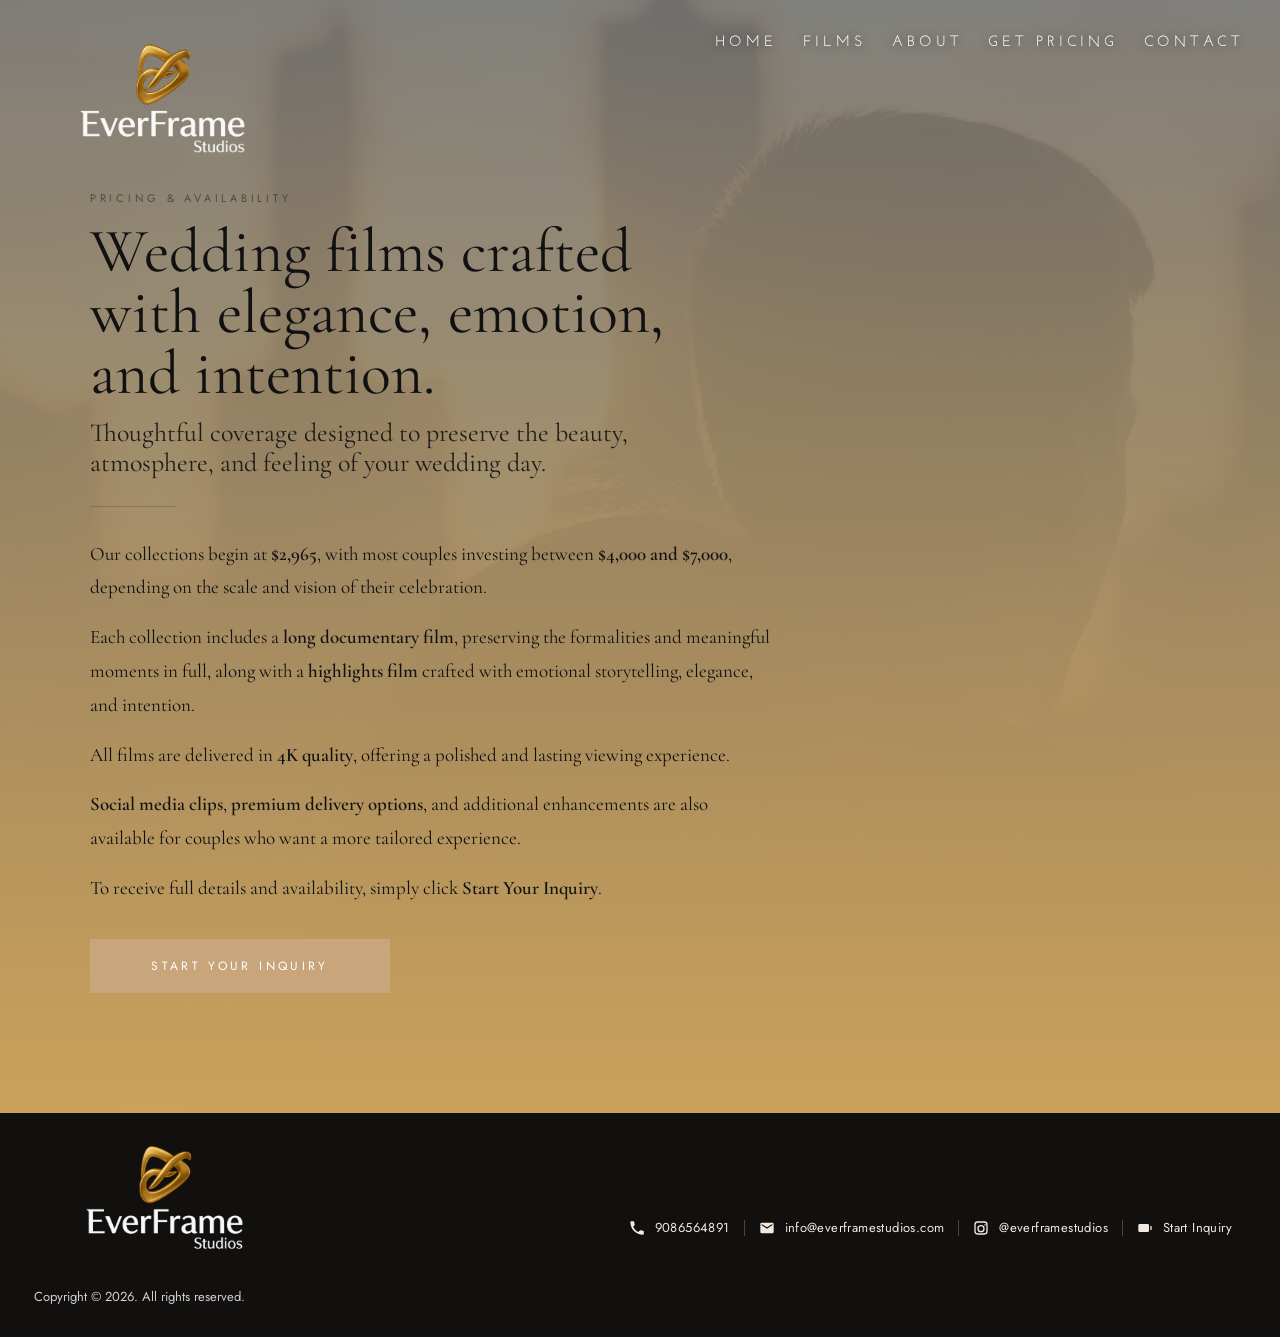
==== commit 7818c91c: "ajustes no getprice" ====
--- a/getpricing.html
+++ b/getpricing.html
@@ -26,8 +26,7 @@
 position:relative;
 min-height:100vh;
 background:
-linear-gradient(rgba(232,225,219,0.88), rgba(232,225,219,0.88)),
-url('hero-pricing.jpg') center center / cover no-repeat;
+linear-gradient(rgb(95 95 95 / 88%), rgb(191 138 49)), url(hero-pricing.jpg) center center / cover no-repeat;
 }
 
 .pricing-page::before{
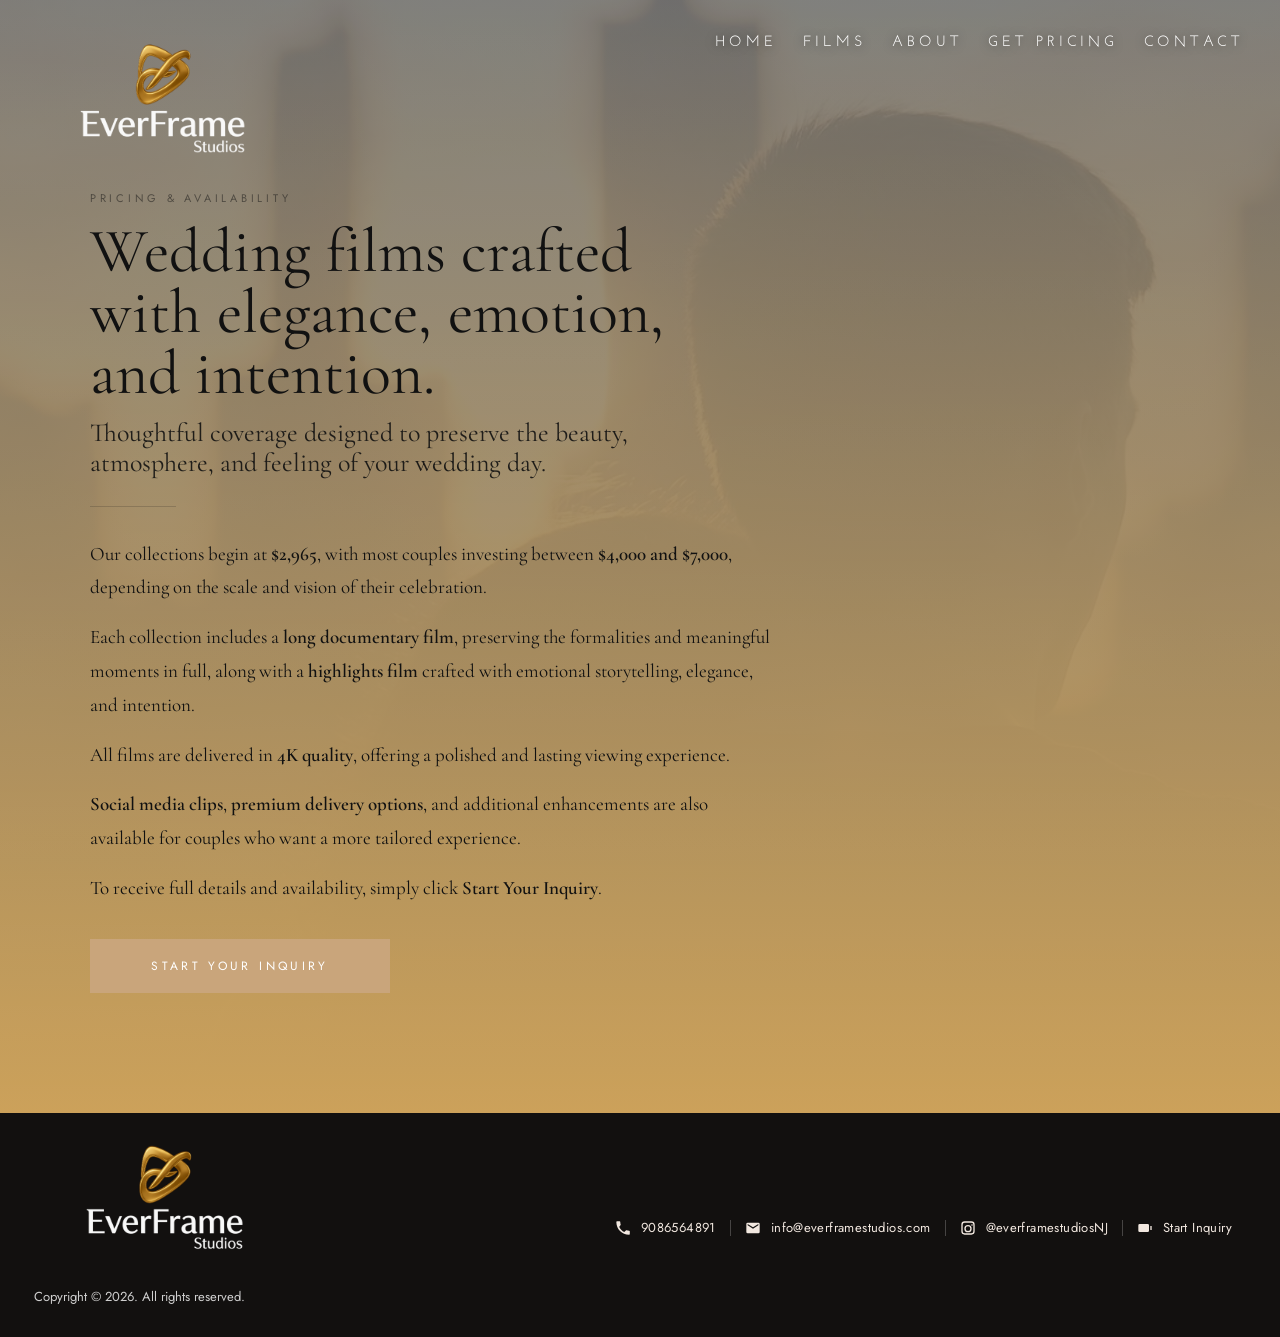
==== commit 75e1fd37: "Ajuste: everframestudiosNJ" ====
--- a/getpricing.html
+++ b/getpricing.html
@@ -298,13 +298,13 @@
 info@everframestudios.com
 </a>
 
-<a class="footer-item" href="https://www.instagram.com/everframestudios" target="_blank" rel="noopener noreferrer">
+<a class="footer-item" href="https://www.instagram.com/everframestudiosNJ" target="_blank" rel="noopener noreferrer">
 <span class="footer-icon">
 <svg viewBox="0 0 24 24" aria-hidden="true">
 <path d="M7 2h10a5 5 0 0 1 5 5v10a5 5 0 0 1-5 5H7a5 5 0 0 1-5-5V7a5 5 0 0 1 5-5zm0 2A3 3 0 0 0 4 7v10a3 3 0 0 0 3 3h10a3 3 0 0 0 3-3V7a3 3 0 0 0-3-3H7zm5 3.5A5.5 5.5 0 1 1 6.5 13 5.5 5.5 0 0 1 12 7.5zm0 2A3.5 3.5 0 1 0 15.5 13 3.5 3.5 0 0 0 12 9.5zM18 6.3a1.2 1.2 0 1 1-1.2 1.2A1.2 1.2 0 0 1 18 6.3z"/>
 </svg>
 </span>
-@everframestudios
+@everframestudiosNJ
 </a>
 
 <a class="footer-item" href="getpricing.html#" onclick="openContactModal(); return false;">
